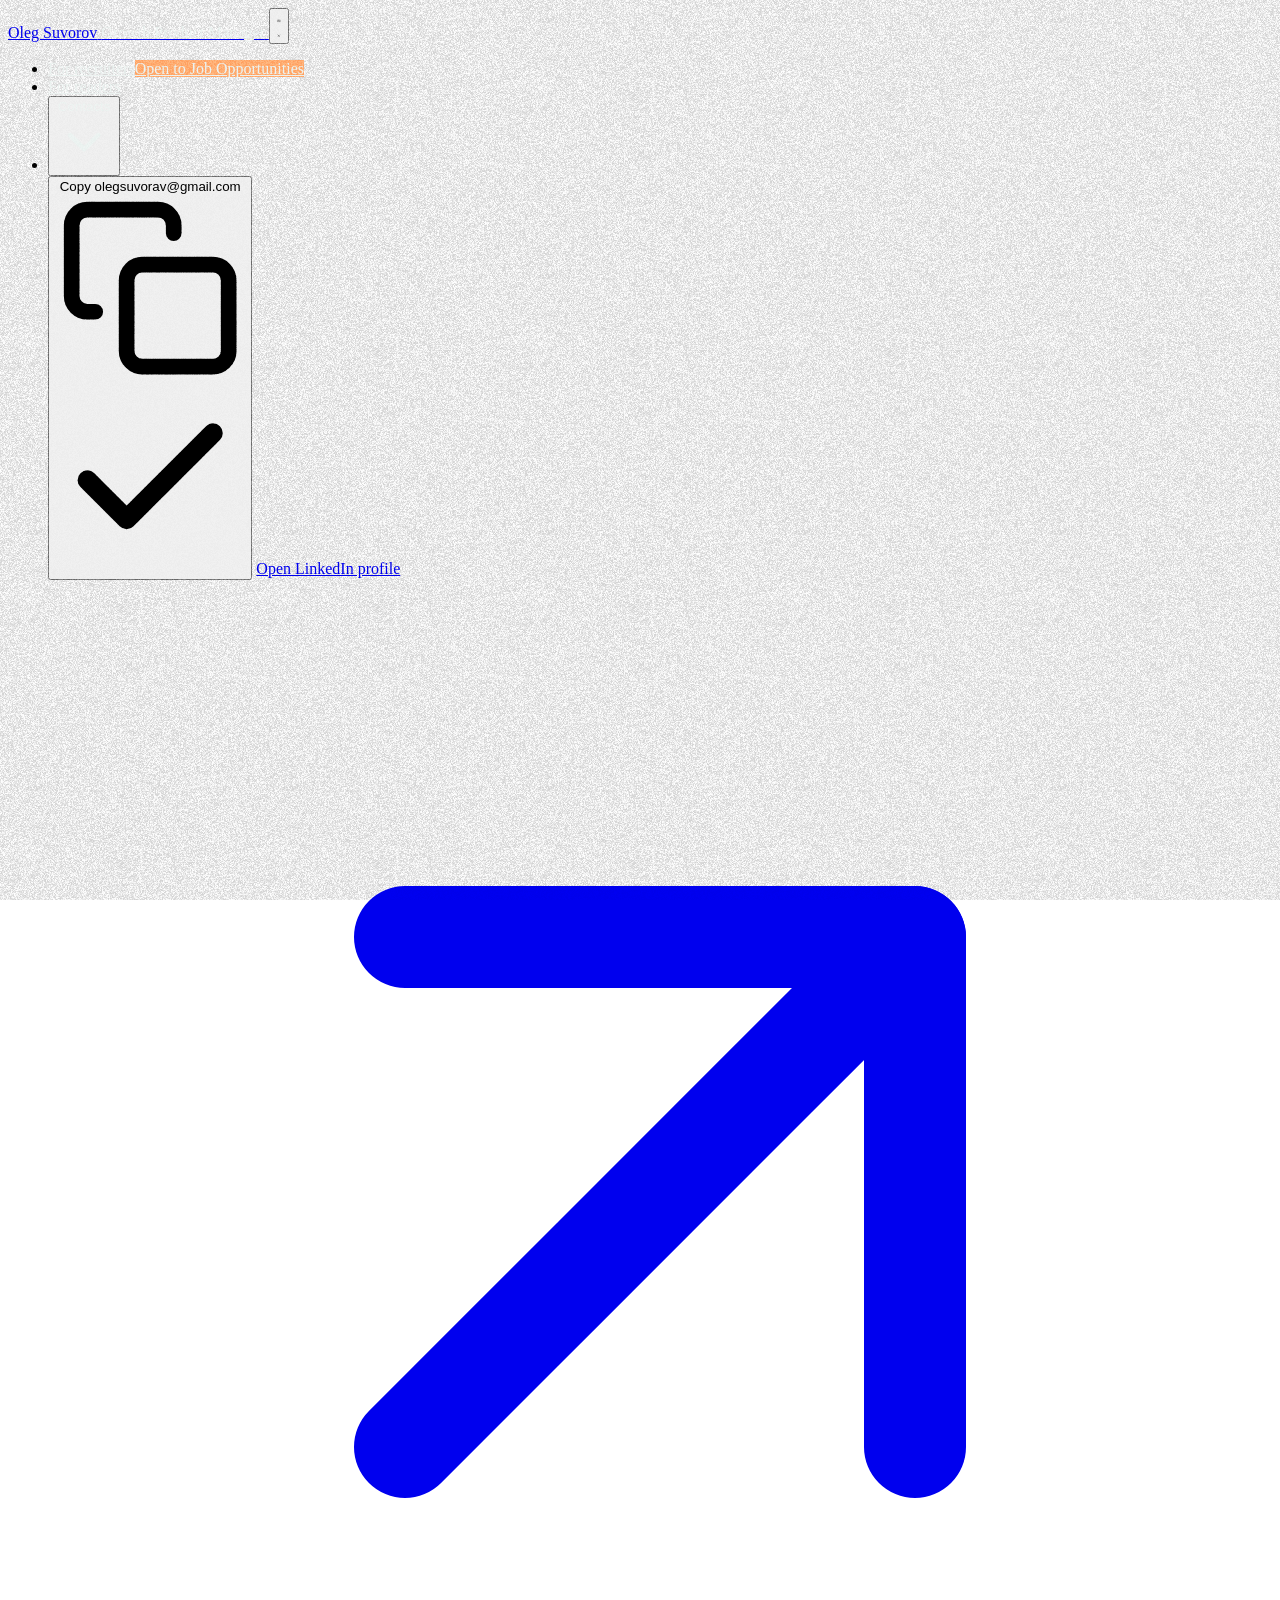
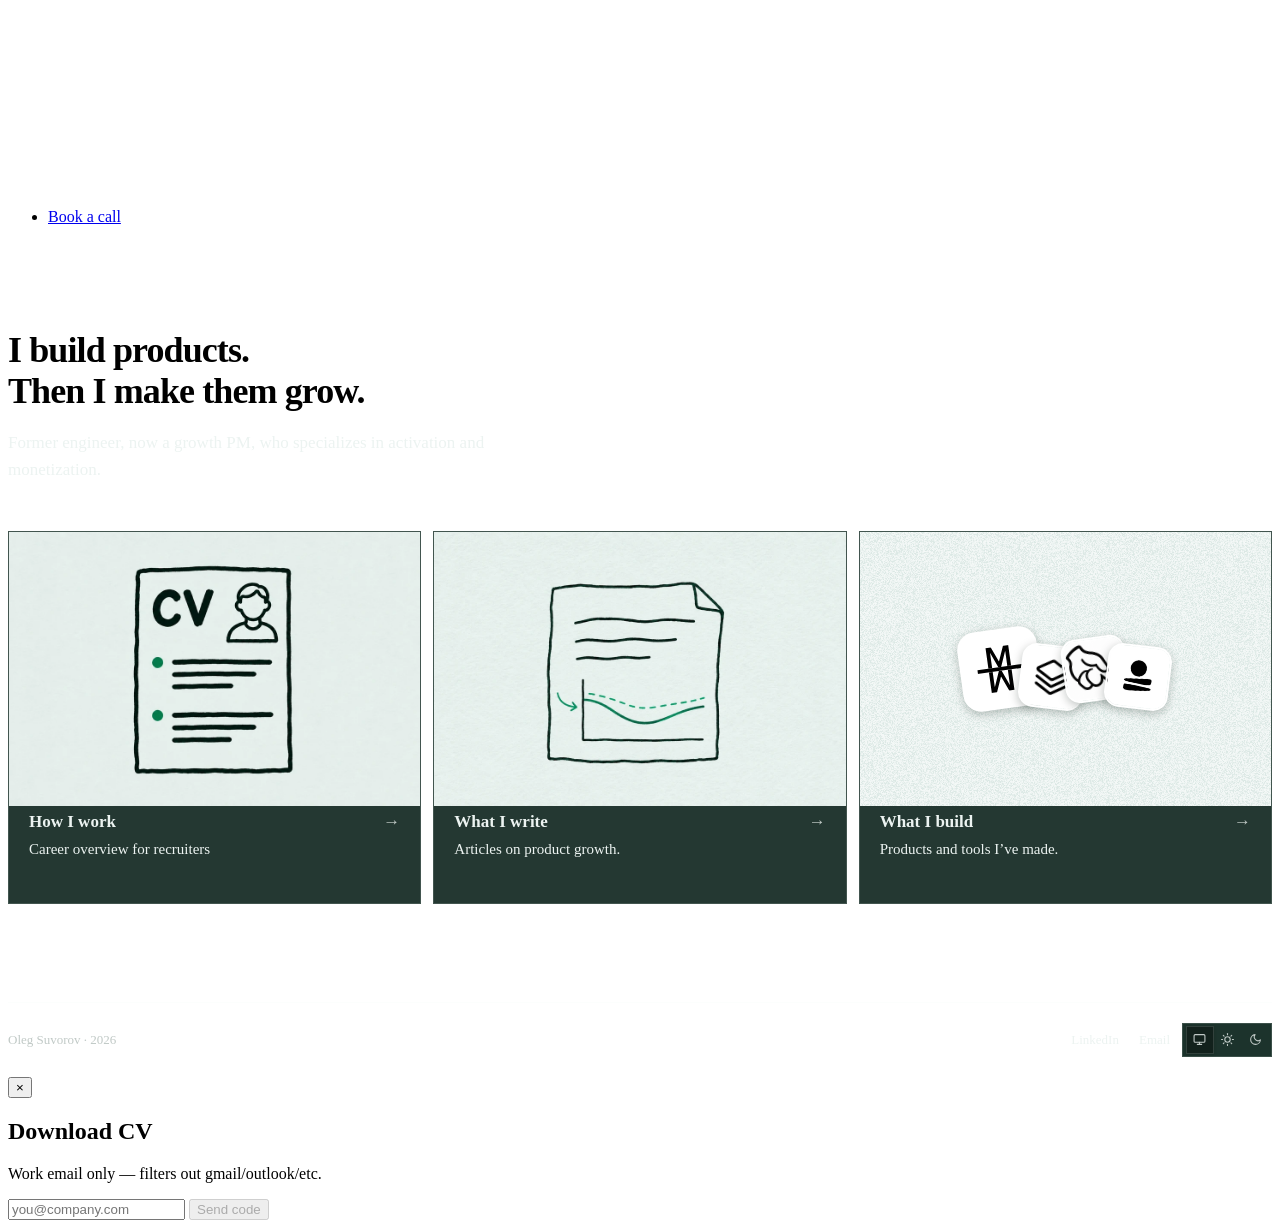
==== index.html @ 4cb12216 "Restore visible dark-mode grain" ====
<!DOCTYPE html>
<html lang="en">

<head>
  <meta charset="UTF-8">
  <meta name="viewport" content="width=device-width, initial-scale=1.0">
  <link rel="icon" href="/favicon.ico" sizes="16x16 32x32 48x48">
  <link rel="apple-touch-icon" href="/apple-touch-icon.png">
  <meta name="description"
    content="Oleg Suvorov — Growth Product Manager. I build products, then I make them grow — UX with taste and growth systems that compound, specializing in activation.">
  <title>Oleg Suvorov — Growth Product Manager</title>
  <meta property="og:title" content="Oleg Suvorov — Growth Product Manager">
  <meta property="og:description" content="I build products. Then I make them grow. UX with taste and growth systems that compound — specializing in activation.">
  <meta property="og:type" content="article">
  <meta property="og:url" content="https://suvorav.com/">
  <link rel="canonical" href="https://suvorav.com/">
  <meta name="twitter:card" content="summary">
  <link rel="preconnect" href="https://fonts.googleapis.com">
  <link href="https://fonts.googleapis.com/css2?family=Inter:wght@300;400;500;600&display=swap" rel="stylesheet">
  <link href="https://fonts.googleapis.com/css2?family=Geist+Mono:wght@500;600&display=swap" rel="stylesheet">
  <link rel="stylesheet" href="/styles.css?v=mirality-accent-6">
  <style>
    .theme-switcher {
      display: inline-flex;
      align-items: center;
      background: var(--muted);
      border: 1px solid var(--border);
      border-radius: var(--radius);
      padding: 3px;
      gap: 2px;
      position: relative;
    }

    .theme-indicator {
      position: absolute;
      width: 26px;
      height: 26px;
      border-radius: calc(var(--radius) - 2px);
      background: var(--background);
      border: 1px solid var(--border);
      box-shadow: 0 1px 3px rgba(0, 0, 0, 0.15);
      transition: transform 0.2s cubic-bezier(0.4, 0, 0.2, 1);
      pointer-events: none;
      left: 3px;
    }

    .theme-btn {
      background: none;
      border: none;
      cursor: pointer;
      padding: 0;
      width: 26px;
      height: 26px;
      border-radius: calc(var(--radius) - 2px);
      color: var(--muted-fg);
      display: flex;
      align-items: center;
      justify-content: center;
      transition: color 0.15s;
      position: relative;
      z-index: 1;
    }

    .theme-btn svg {
      width: 13px;
      height: 13px;
      display: block;
    }

    .theme-btn:hover,
    .theme-btn.active {
      color: var(--foreground);
    }

    /* ── Case header ── */
    .case-header {
      padding: 56px 0 8px;
    }

    .back-link {
      display: inline-flex;
      align-items: center;
      gap: 6px;
      font-size: 13px;
      font-weight: 500;
      color: var(--muted-fg);
      text-decoration: none;
      margin-bottom: 32px;
      transition: color 0.15s;
    }

    .back-link:hover {
      color: var(--foreground);
    }

    .back-link svg {
      width: 14px;
      height: 14px;
    }

    .case-company-chip {
      font-size: 11px;
      font-weight: 600;
      letter-spacing: 0.08em;
      text-transform: uppercase;
      color: var(--accent-color);
      margin-bottom: 16px;
    }

    .case-title {
      font-size: 42px;
      font-weight: 600;
      letter-spacing: -0.03em;
      line-height: 1.05;
      margin-bottom: 20px;
    }

    .case-summary {
      font-size: 16px;
      line-height: 1.75;
      color: var(--foreground);
    }

    .case-tags {
      display: flex;
      gap: 6px;
      flex-wrap: wrap;
    }

    .tag {
      display: inline-flex;
      align-items: center;
      font-size: 11px;
      font-weight: 500;
      color: var(--muted-fg);
      background: var(--muted);
      border: 1px solid var(--border);
      padding: 2px 8px;
      border-radius: 4px;
      white-space: nowrap;
    }

    /* ── Case body ── */
    .case-body {
      padding: 0 0 80px;
    }

    .case-section {
      padding: 16px 0;
    }

    .section-label {
      font-size: 11px;
      font-weight: 600;
      letter-spacing: 0.1em;
      text-transform: uppercase;
      color: var(--muted-fg);
      margin-bottom: 20px;
    }

    .case-section h2 {
      font-size: 22px;
      font-weight: 600;
      letter-spacing: -0.02em;
      line-height: 1.3;
      margin-bottom: 16px;
    }

    .case-section p {
      font-size: 16px;
      line-height: 1.75;
      color: var(--foreground);
      margin-bottom: 16px;
    }

    .case-section ul,
    .case-section ol {
      margin: 0 0 16px;
      padding-left: 20px;
    }

    .case-section li {
      font-size: 16px;
      line-height: 1.75;
      color: var(--foreground);
      margin-bottom: 8px;
    }

    .case-section li > ul,
    .case-section li > ol {
      margin: 8px 0 0;
    }

    .case-section p:last-child {
      margin-bottom: 0;
    }

    .case-section p strong {
      color: var(--foreground);
      font-weight: 500;
    }

    .case-section code {
      font-family: ui-monospace, SFMono-Regular, Menlo, monospace;
      font-size: 0.86em;
      background: var(--muted);
      border: 1px solid var(--border);
      border-radius: 4px;
      padding: 1px 5px;
    }

    .callout {
      background: var(--muted);
      border-left: 3px solid var(--accent-color);
      border-radius: 0 var(--radius) var(--radius) 0;
      padding: 16px 20px;
      margin: 24px 0;
      font-size: 15px;
      line-height: 1.65;
      color: var(--foreground);
    }

    .visual-block {
      background: var(--muted);
      border: 1px solid var(--border);
      border-radius: calc(var(--radius) + 4px);
      display: flex;
      align-items: center;
      justify-content: center;
      margin: 28px 0;
      min-height: 220px;
      font-size: 13px;
      color: var(--muted-fg);
      overflow: hidden;
    }

    .visual-block img,
    .visual-block video {
      width: 100%;
      height: auto;
      display: block;
      border-radius: inherit;
    }

    /* Keep captions high-contrast in both page themes. */
    .visual-block video::cue {
      background-color: #000000 !important;
      background-image: linear-gradient(#000000, #000000) !important;
      color: #FFFFFF;
      text-shadow: none;
    }

    /* ── Before/after static comparison ── */
    .compare-static {
      display: grid;
      grid-template-columns: 1fr 1fr;
      gap: 12px;
      margin: 28px 0;
    }

    .compare-static-col {
      display: flex;
      flex-direction: column;
      gap: 8px;
    }

    .compare-label {
      font-size: 11px;
      font-weight: 600;
      letter-spacing: 0.08em;
      text-transform: uppercase;
      color: var(--muted-fg);
    }

    .compare-static-col img {
      width: 100%;
      height: auto;
      display: block;
      border-radius: calc(var(--radius) + 2px);
      border: 1px solid var(--border);
    }

    /* ── Move label — sub-label under a section, styled like .section-label ── */
    .move-label {
      font-size: 11px;
      font-weight: 600;
      letter-spacing: 0.1em;
      text-transform: uppercase;
      color: var(--muted-fg);
      margin-bottom: 16px;
      margin-top: 40px;
    }

    footer {
      padding: 20px 0;
      border-top: 1px solid var(--border);
    }

    footer .container {
      display: flex;
      justify-content: space-between;
      align-items: center;
    }

    .footer-name {
      font-size: 13px;
      color: var(--muted-fg);
    }

    .footer-links {
      display: flex;
      align-items: center;
      gap: 4px;
    }

    .footer-links a {
      font-size: 13px;
      color: var(--muted-fg);
      text-decoration: none;
      height: 28px;
      padding: 0 8px;
      border-radius: calc(var(--radius) - 2px);
      display: inline-flex;
      align-items: center;
      transition: background 0.15s, color 0.15s;
    }

    .footer-links a:hover {
      background: var(--accent);
      color: var(--accent-fg);
    }

    /* ── TOC sidebar ── */
    .toc {
      position: fixed;
      top: 50%;
      transform: translateY(-50%);
      right: calc(50% + 380px + 32px);
      width: 148px;
      display: flex;
      flex-direction: column;
      gap: 0;
    }

    .toc-item {
      font-size: 12px;
      font-weight: 500;
      color: var(--muted-fg);
      text-decoration: none;
      padding: 7px 12px;
      border-left: 2px solid var(--border);
      transition: color 0.2s, border-color 0.2s;
      letter-spacing: 0.02em;
      line-height: 1.3;
    }

    .toc-item:hover {
      color: var(--foreground);
    }

    .toc-item.active {
      color: var(--foreground);
      border-left-color: var(--foreground);
    }

    @media (max-width: 1200px) {
      .toc {
        display: none;
      }
    }

    html {
      scroll-behavior: smooth;
      scroll-padding-top: 88px;
    }

    /* nested TOC sub-item (Part 1–5 under Approach) */
    .toc-sub {
      padding-left: 24px;
      font-size: 11px;
    }

    @media (max-width: 640px) {
      .case-title {
        font-size: 30px;
      }

      .compare-static {
        grid-template-columns: 1fr;
      }
    }

    /* ── Lightbox ── */
    #lightbox {
      position: fixed;
      inset: 0;
      background: rgba(0, 0, 0, 0.88);
      display: flex;
      align-items: center;
      justify-content: center;
      z-index: 1000;
      opacity: 0;
      pointer-events: none;
      transition: opacity 0.2s;
      cursor: zoom-out;
    }

    #lightbox.open {
      opacity: 1;
      pointer-events: all;
    }

    #lightbox img {
      max-width: 95vw;
      max-height: 95vh;
      object-fit: contain;
      border-radius: var(--radius);
      box-shadow: 0 24px 80px rgba(0, 0, 0, 0.6);
    }

    .visual-block img,
    .compare-static-col img {
      cursor: zoom-in;
    }

    .fw-table { width: 100%; border-collapse: collapse; margin: 20px 0; font-size: 14px; line-height: 1.6; }
    .fw-table th, .fw-table td { text-align: left; vertical-align: top; padding: 10px 12px; border-bottom: 1px solid var(--border); }
    .fw-table th { font-size: 11px; font-weight: 600; letter-spacing: 0.08em; text-transform: uppercase; color: var(--muted-fg); }
    .fw-table td:first-child { font-weight: 600; white-space: nowrap; }
    /* ── Home: short fork ── */
    .home { padding: 88px 0 120px; }
    .home h1 { font-size: 36px; font-weight: 600; letter-spacing: -0.025em; line-height: 1.15; margin: 0 0 16px; }
    .home .hero-bio { font-size: 17px; line-height: 1.6; color: var(--muted-fg); max-width: 520px; margin: 0 0 48px; }
    .options { list-style: none; margin: 0; padding: 0; display: grid; grid-template-columns: 1fr 1fr; gap: 12px; }
    .options a { display: flex; flex-direction: column; gap: 6px; height: 100%; padding: 20px; border-radius: var(--radius); background: var(--accent); text-decoration: none; color: var(--foreground); transition: background .15s; }
    .options a:hover { background: color-mix(in srgb, var(--accent) 100%, var(--foreground) 8%); }
    .opt-title { display: flex; justify-content: space-between; font-size: 17px; font-weight: 600; }
    .opt-arrow { color: var(--muted-fg); }
    .opt-desc { font-size: 15px; line-height: 1.5; color: var(--muted-fg); }
    @media (max-width: 640px) { .home { padding: 48px 0 80px; } .home h1 { font-size: 28px; } .options { grid-template-columns: 1fr; } }
    /* ── Articles list ── */
    .article-list { list-style: none; margin: 8px 0 0; padding: 0; border-top: 1px solid var(--border); }
    .article-list li { border-bottom: 1px solid var(--border); }
    .article-list a { display: block; padding: 28px 0; text-decoration: none; color: var(--foreground); }
    .article-list h2 { font-size: 24px; font-weight: 600; letter-spacing: -0.02em; line-height: 1.25; margin: 0 0 8px; }
    .article-list p { font-size: 16px; line-height: 1.6; color: var(--muted-fg); margin: 0; }
    .article-list a:hover h2 { text-decoration: underline; text-underline-offset: 4px; }
  </style>
  <link rel="stylesheet" href="/round8.css?v=dark-texture">
</head>

<body>

  <nav>
    <div class="container">
      <a href="/" class="nav-brand">
        <span class="nav-name-row">
          <span class="nav-name">Oleg Suvorov</span>
        </span>
        <span class="nav-sub">Growth Product Manager</span>
      </a>
      <button class="nav-burger" aria-label="Toggle menu" aria-expanded="false">
        <svg class="icon-open" viewBox="0 0 24 24" fill="none" stroke="currentColor" stroke-width="2" stroke-linecap="round">
          <line x1="4" y1="7" x2="20" y2="7" />
          <line x1="4" y1="12" x2="20" y2="12" />
          <line x1="4" y1="17" x2="20" y2="17" />
        </svg>
        <svg class="icon-close" viewBox="0 0 24 24" fill="none" stroke="currentColor" stroke-width="2" stroke-linecap="round">
          <line x1="6" y1="6" x2="18" y2="18" />
          <line x1="18" y1="6" x2="6" y2="18" />
        </svg>
      </button>
      <ul class="nav-links">
        <li class="nav-recruiters"><a href="/for-recruiters/">For recruiters<span class="status-dot"><span class="status-tooltip">Open to Job Opportunities</span></span></a></li>
        <li><a href="/articles/">For readers</a></li>
        <li class="nav-contact">
          <button class="nav-contact-trigger" aria-expanded="false" aria-haspopup="true">
            Contacts
            <svg class="chevron" viewBox="0 0 24 24" fill="none" stroke="currentColor" stroke-width="2" stroke-linecap="round" stroke-linejoin="round">
              <polyline points="6 9 12 15 18 9" />
            </svg>
          </button>
          <div class="nav-contact-menu">
            <button class="copy-email" data-email="olegsuvorav@gmail.com" aria-label="Copy email address">
              <span class="copy-email-label">Copy olegsuvorav@gmail.com</span>
              <svg class="copy-icon" viewBox="0 0 24 24" fill="none" stroke="currentColor" stroke-width="2" stroke-linecap="round" stroke-linejoin="round">
                <rect x="9" y="9" width="13" height="13" rx="2" ry="2" />
                <path d="M5 15H4a2 2 0 0 1-2-2V4a2 2 0 0 1 2-2h9a2 2 0 0 1 2 2v1" />
              </svg>
              <svg class="check-icon" viewBox="0 0 24 24" fill="none" stroke="currentColor" stroke-width="2.5" stroke-linecap="round" stroke-linejoin="round">
                <polyline points="20 6 9 17 4 12" />
              </svg>
            </button>
            <a href="https://linkedin.com/in/ohsuvorav" target="_blank" rel="noopener">
              Open LinkedIn profile
              <svg viewBox="0 0 24 24" fill="none" stroke="currentColor" stroke-width="2" stroke-linecap="round" stroke-linejoin="round">
                <line x1="7" y1="17" x2="17" y2="7" />
                <polyline points="7 7 17 7 17 17" />
              </svg>
            </a>
          </div>
        </li>
        <li><a href="https://calendar.notion.so/meet/ohsuvorav/product-growth" class="nav-cta" target="_blank" rel="noopener">Book a call</a></li>
      </ul>
    </div>
  </nav>

  <main>
    <div class="home">
      <div class="container">
        <h1>I build products.<br>Then I make them grow.</h1>
        <p class="hero-bio">Former engineer, now a growth PM, who specializes in activation and monetization.</p>
        <ul class="options">
          <li>
            <a href="/for-recruiters/">
              <img class="option-photo" src="/assets/home-cards/recruiter-cv.webp" alt="">
              <span class="opt-title">How I work <span class="opt-arrow" aria-hidden="true">&rarr;</span></span>
              <span class="opt-desc">Career overview for recruiters</span>
            </a>
          </li>
          <li>
            <a href="/articles/">
              <img class="option-photo" src="/assets/home-cards/writing-drawing.webp" alt="">
              <span class="opt-title">What I write <span class="opt-arrow" aria-hidden="true">&rarr;</span></span>
              <span class="opt-desc">Articles on product growth.</span>
            </a>
          </li>
          <li>
            <a href="/projects/">
              <span class="option-photo project-icon-stack" role="img" aria-label="Mirality, Alma, Midas, and Finbal">
                <img src="/assets/home-cards/mirality-brand-on-light.svg" class="mirality-brand" alt="">
                <img src="/assets/home-cards/alma-mark-on-white.webp" alt="">
                <img src="/assets/home-cards/midas-icon.png" alt="">
                <img src="/assets/home-cards/finbal-reference.jpg" alt="">
              </span>
              <span class="opt-title">What I build <span class="opt-arrow" aria-hidden="true">&rarr;</span></span>
              <span class="opt-desc">Products and tools I’ve made.</span>
            </a>
          </li>
        </ul>
      </div>
    </div>
  </main>

  <div id="lightbox">
    <img id="lightbox-img" src="" alt="">
  </div>

  <footer>
    <div class="container">
      <span class="footer-name">Oleg Suvorov · 2026</span>
      <div class="footer-links">
        <a href="https://linkedin.com/in/ohsuvorav">LinkedIn</a>
        <a href="mailto:olegsuvorav@gmail.com">Email</a>
        <div class="theme-switcher">
          <span class="theme-indicator" id="themeIndicator"></span>
          <button class="theme-btn" data-mode="system" aria-label="System theme">
            <svg viewBox="0 0 24 24" fill="none" stroke="currentColor" stroke-width="2" stroke-linecap="round"
              stroke-linejoin="round">
              <rect x="2" y="3" width="20" height="14" rx="2" />
              <line x1="8" y1="21" x2="16" y2="21" />
              <line x1="12" y1="17" x2="12" y2="21" />
            </svg>
          </button>
          <button class="theme-btn" data-mode="light" aria-label="Light theme">
            <svg viewBox="0 0 24 24" fill="none" stroke="currentColor" stroke-width="2" stroke-linecap="round"
              stroke-linejoin="round">
              <circle cx="12" cy="12" r="5" />
              <line x1="12" y1="1" x2="12" y2="3" />
              <line x1="12" y1="21" x2="12" y2="23" />
              <line x1="4.22" y1="4.22" x2="5.64" y2="5.64" />
              <line x1="18.36" y1="18.36" x2="19.78" y2="19.78" />
              <line x1="1" y1="12" x2="3" y2="12" />
              <line x1="21" y1="12" x2="23" y2="12" />
              <line x1="4.22" y1="19.78" x2="5.64" y2="18.36" />
              <line x1="18.36" y1="5.64" x2="19.78" y2="4.22" />
            </svg>
          </button>
          <button class="theme-btn" data-mode="dark" aria-label="Dark theme">
            <svg viewBox="0 0 24 24" fill="none" stroke="currentColor" stroke-width="2" stroke-linecap="round"
              stroke-linejoin="round">
              <path d="M21 12.79A9 9 0 1 1 11.21 3 7 7 0 0 0 21 12.79z" />
            </svg>
          </button>
        </div>
      </div>
    </div>
  </footer>

  <div id="cv-modal" class="cv-modal" aria-hidden="true">
    <div class="cv-modal-box" role="dialog" aria-modal="true" aria-labelledby="cv-modal-title">
      <button type="button" class="cv-modal-close" aria-label="Close">&times;</button>
      <h2 id="cv-modal-title">Download CV</h2>
      <p class="cv-modal-sub" id="cv-modal-sub">Work email only — filters out gmail/outlook/etc.</p>
      <form id="cv-modal-form">
        <input type="email" id="cv-modal-email" placeholder="you@company.com" required autocomplete="email">
        <button type="submit" class="cv-modal-submit" id="cv-modal-send-btn" disabled>Send code</button>
      </form>
      <form id="cv-modal-code-form" hidden>
        <input type="text" id="cv-modal-code" placeholder="6-digit code" inputmode="numeric" pattern="[0-9]*" maxlength="6" autocomplete="one-time-code" required>
        <button type="submit" class="cv-modal-submit" id="cv-modal-verify-btn" disabled>Verify & Download</button>
        <div class="cv-modal-code-actions">
          <button type="button" class="cv-modal-link" id="cv-modal-resend">Resend code</button>
          <button type="button" class="cv-modal-link" id="cv-modal-edit-email">Use a different email</button>
        </div>
      </form>
      <p class="cv-modal-error" id="cv-modal-error" hidden></p>
      <p class="cv-modal-success" id="cv-modal-success" hidden>Thanks — your download should start automatically.</p>
    </div>
  </div>

  <script src="/site.js"></script>
  <script>
    // TOC scroll highlight
    const tocItems = document.querySelectorAll('.toc-item');
    const sections = document.querySelectorAll('.case-section[id], .move-label[id]');

    const tocObserver = new IntersectionObserver((entries) => {
      entries.forEach(entry => {
        if (entry.isIntersecting) {
          tocItems.forEach(item => {
            item.classList.toggle('active', item.getAttribute('href') === `#${entry.target.id}`);
          });
        }
      });
    }, { rootMargin: '-20% 0px -60% 0px' });

    sections.forEach(s => tocObserver.observe(s));

    // Lightbox
    const lightbox = document.getElementById('lightbox');
    const lightboxImg = document.getElementById('lightbox-img');

    document.querySelectorAll('.visual-block img, .compare-static-col img').forEach(img => {
      img.addEventListener('click', () => {
        lightboxImg.src = img.src;
        lightboxImg.alt = img.alt;
        lightbox.classList.add('open');
      });
    });

    lightbox.addEventListener('click', () => lightbox.classList.remove('open'));
    document.addEventListener('keydown', e => {
      if (e.key === 'Escape') lightbox.classList.remove('open');
    });
  </script>

</body>

</html>
---- round8.css ----
/* Round 8 presentation for the production markup. */
:root {
  /* Palette */
  --ink: #00140d;
  --dark-surface: #12211c;
  --paper: #ecf3f1;
  --white: #fff;
  --forest: #1c332c;
  --deep-sage: #243832;
  --mist: #c0c9c6;
  --mint: #4cbf95;
  --brand-green: #008055;
  --link-green: #007a50;
  --sage: #4e7064;
  --deep-green: #39594e;
  --pale-sage: #f0f5f3;
  --off-white: #f7faf9;
  --burnt-orange: #b54b12;
  --light-orange: #ffac70;

  /* Theme roles. These also feed the production component styles. */
  --background: var(--dark-surface);
  --foreground: var(--paper);
  --muted: var(--forest);
  --muted-fg: var(--mist);
  --footer-meta-fg: var(--muted-fg);
  --border: color-mix(in srgb, var(--foreground) 15%, transparent);
  --input: color-mix(in srgb, var(--foreground) 45%, transparent);
  --primary: var(--mint);
  --primary-fg: var(--ink);
  --accent: var(--deep-sage);
  --accent-fg: var(--foreground);
  --accent-color: var(--primary);
  --status-dot: var(--light-orange);
  --grain-mode: overlay;
  --grain-opacity: .18;
}

[data-theme="light"] {
  --background: var(--paper);
  --foreground: var(--ink);
  --muted: var(--off-white);
  --muted-fg: var(--sage);
  --footer-meta-fg: var(--deep-green);
  --input: color-mix(in srgb, var(--foreground) 50%, transparent);
  --primary: var(--brand-green);
  --primary-fg: var(--white);
  --accent: var(--pale-sage);
  --accent-color: var(--link-green);
  --status-dot: var(--burnt-orange);
  --grain-mode: multiply;
  --grain-opacity: .11;
}

.status-dot,
.status-dot::after {
  background: var(--status-dot);
}

.nav-sub,
.nav-links > li > a:not(.nav-cta, :hover),
.nav-contact-trigger:not(:hover, [aria-expanded="true"]),
.home .hero-bio,
.home .opt-desc {
  color: var(--foreground);
}

footer .footer-name {
  color: var(--footer-meta-fg);
}

footer .footer-links a {
  color: var(--foreground);
}

body::before {
  content: "";
  position: fixed;
  inset: 0;
  pointer-events: none;
  z-index: 300;
  background: url("/img/grain.png") repeat;
  opacity: var(--grain-opacity);
  mix-blend-mode: var(--grain-mode);
}

.home .options {
  grid-template-columns: repeat(3, minmax(0, 1fr));
}

.home .options a {
  overflow: hidden;
  padding: 0 0 20px;
  background: var(--accent);
  border: 1px solid var(--border);
}

.rec-link {
  background: transparent;
  color: var(--foreground);
  border-color: var(--input);
}

.rec-link svg {
  color: inherit;
}

.home .options a:is(:hover, :focus-visible),
.rec-link:is(:hover, :focus-visible) {
  background: var(--primary);
  border-color: var(--primary);
  color: var(--primary-fg);
}

.home .options a:is(:hover, :focus-visible) :is(.opt-desc, .opt-arrow) {
  color: inherit;
}

.home .options a:focus-visible,
.rec-link:focus-visible {
  outline: 2px solid var(--accent-color);
  outline-offset: 3px;
}

.projects {
  padding-block: 32px 40px;
}

.project-list {
  list-style: none;
  margin-block: 24px;
}

.project-list li {
  padding-block: 16px;
  border-bottom: 1px solid var(--border);
}

@media (max-width: 640px) {
  .home .options {
    grid-template-columns: 1fr;
  }
}

.option-photo {
  width: 100%;
  aspect-ratio: 3 / 2;
  object-fit: cover;
}

.home .options :is(.opt-title, .opt-desc) {
  padding-inline: 20px;
}

.project-icon-stack {
  display: flex;
  align-items: center;
  justify-content: center;
  isolation: isolate;
  background: var(--paper) url("/img/grain.png");
  background-blend-mode: soft-light;
}

.project-icon-stack img {
  width: min(24%, 60px);
  aspect-ratio: 1;
  object-fit: cover;
  background: var(--white);
  border: 2px solid var(--white);
  border-radius: 23%;
  box-shadow: 0 3px 10px color-mix(in srgb, var(--ink) 25%, transparent);
  transform: rotate(-8deg);
}

.project-icon-stack img + img {
  margin-left: -5%;
}

.project-icon-stack img:nth-child(even) {
  transform: translateY(8px) rotate(7deg);
}

.project-icon-stack .mirality-brand {
  padding: min(3%, 8px);
}
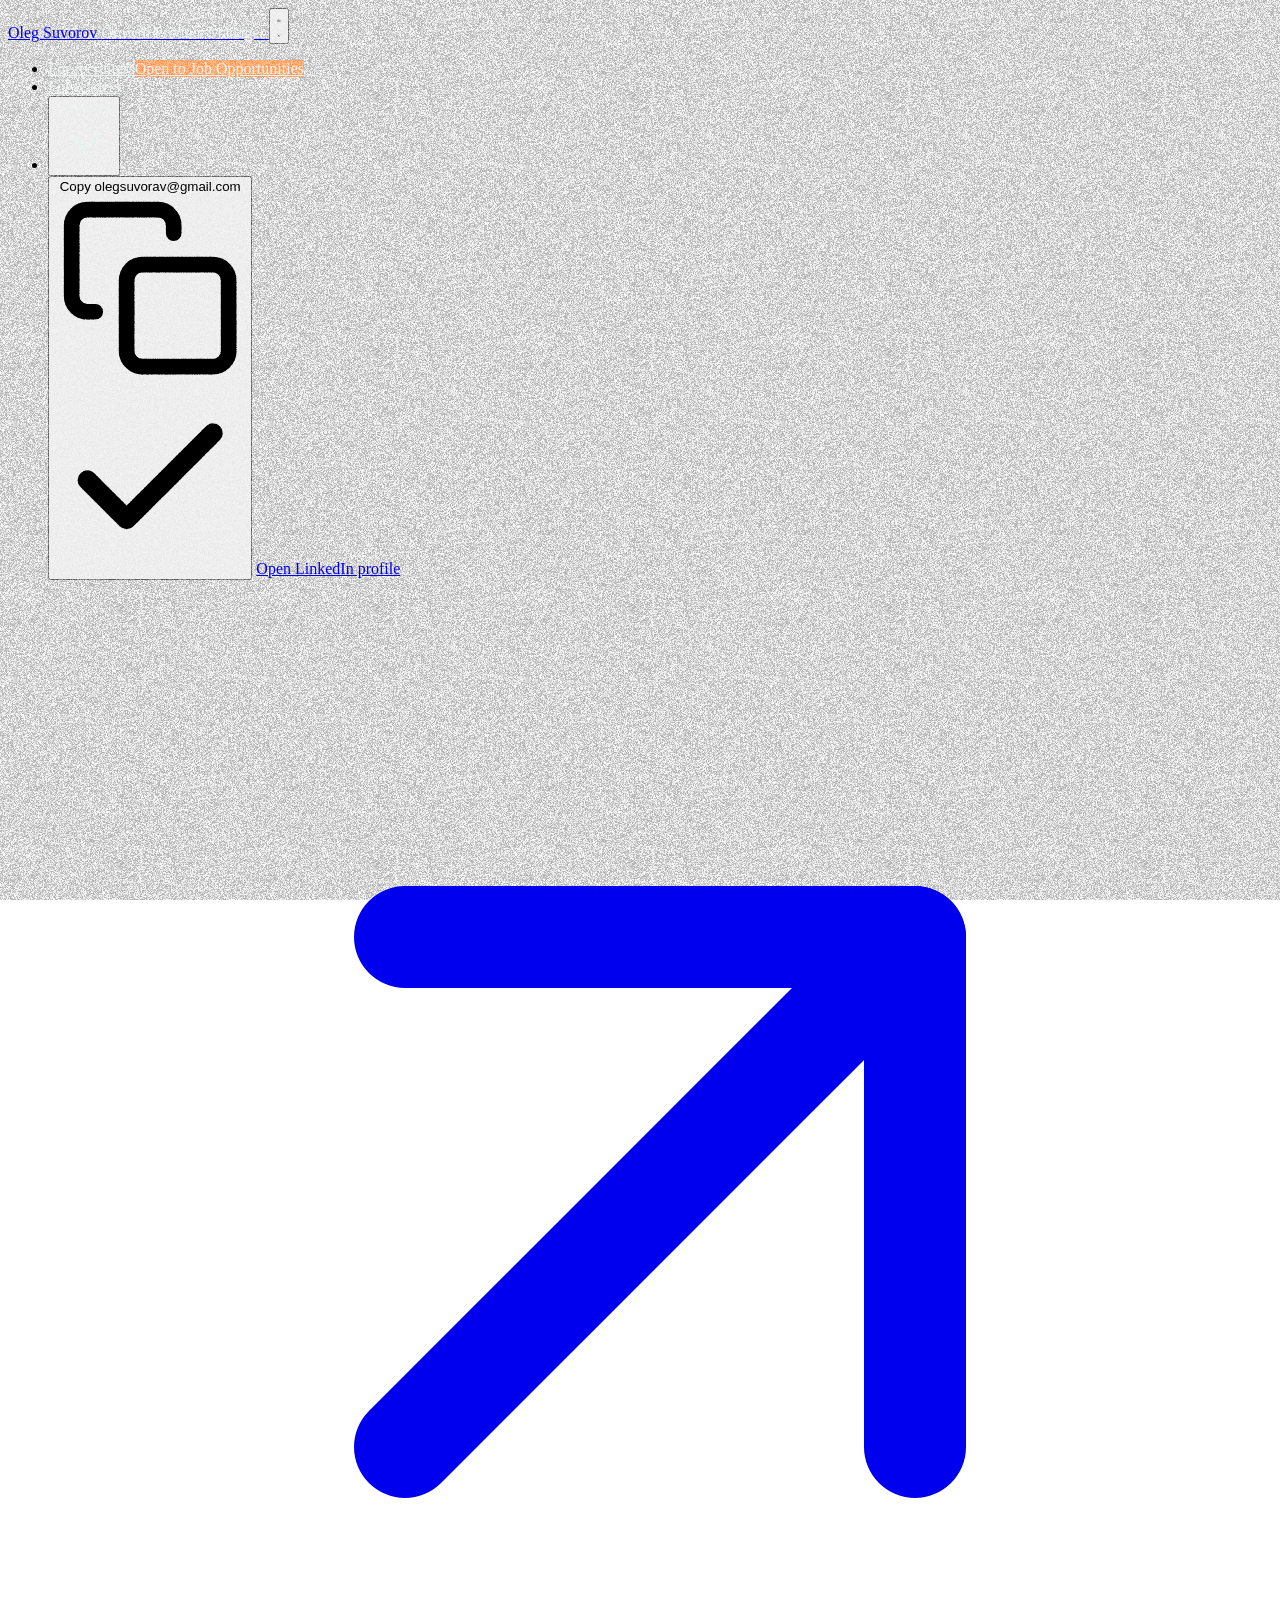
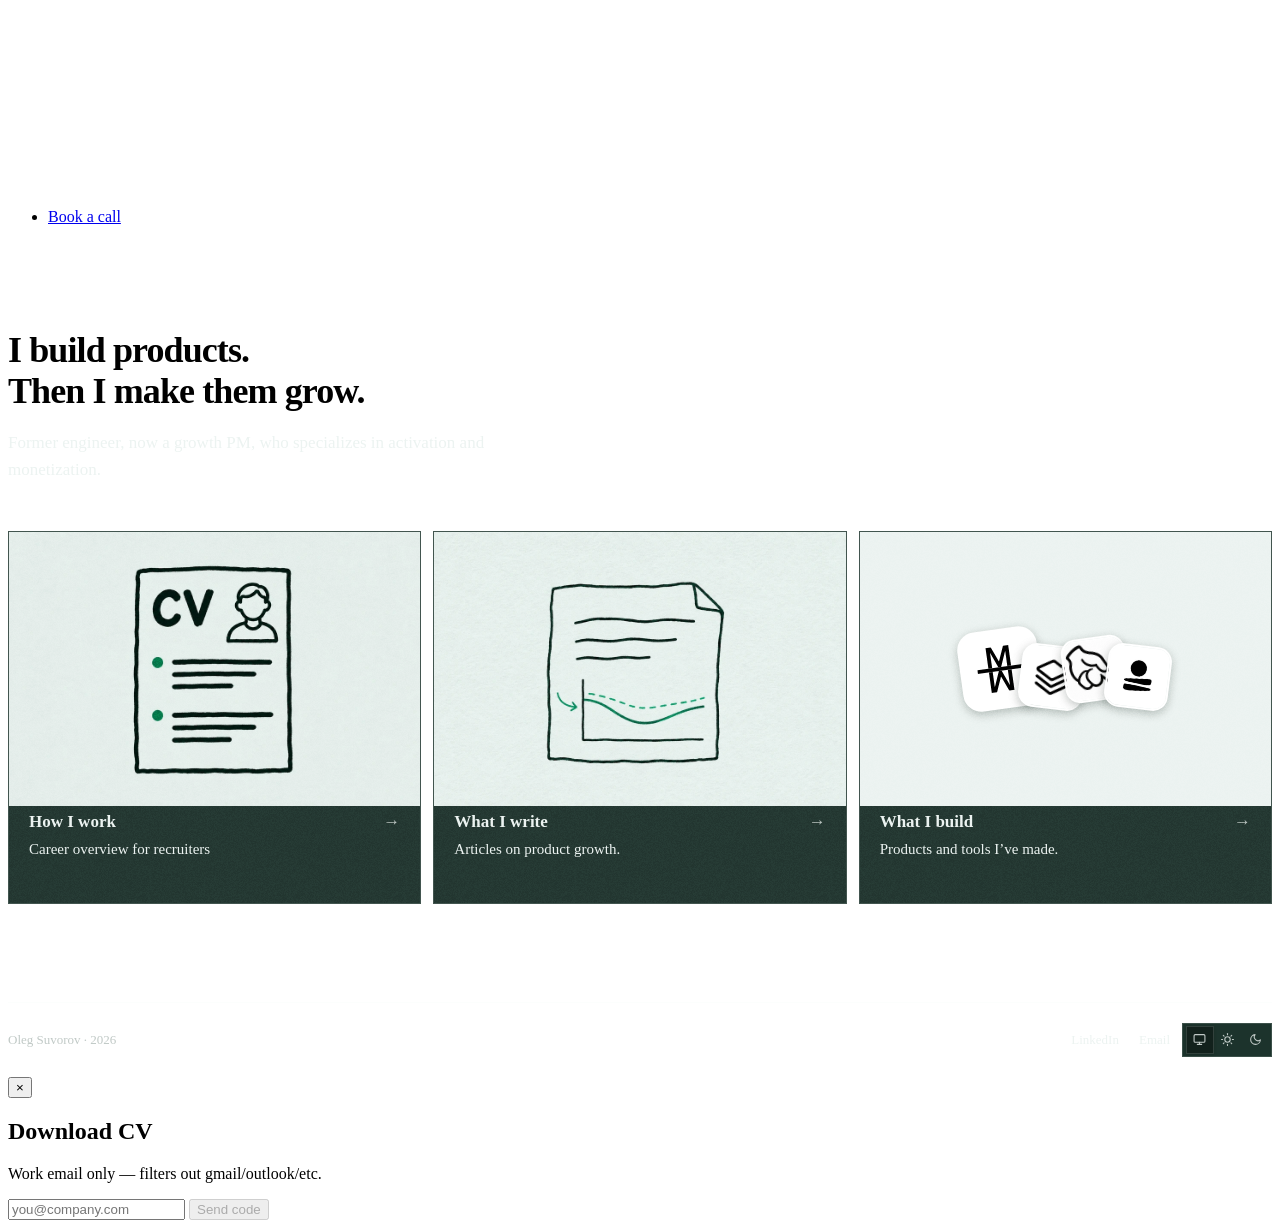
==== commit 49efa8cd: "Soften grain on homepage cards" ====
--- a/index.html
+++ b/index.html
@@ -446,7 +446,7 @@
     .article-list p { font-size: 16px; line-height: 1.6; color: var(--muted-fg); margin: 0; }
     .article-list a:hover h2 { text-decoration: underline; text-underline-offset: 4px; }
   </style>
-  <link rel="stylesheet" href="/round8.css?v=dark-texture">
+  <link rel="stylesheet" href="/round8.css?v=card-grain-5-8">
 </head>
 
 <body>
--- a/round8.css
+++ b/round8.css
@@ -34,6 +34,7 @@
   --status-dot: var(--light-orange);
   --grain-mode: overlay;
   --grain-opacity: .18;
+  --card-grain-opacity: .08;
 }
 
 [data-theme="light"] {
@@ -50,6 +51,7 @@
   --status-dot: var(--burnt-orange);
   --grain-mode: multiply;
   --grain-opacity: .11;
+  --card-grain-opacity: .05;
 }
 
 .status-dot,
@@ -73,22 +75,43 @@
   color: var(--foreground);
 }
 
-body::before {
+body::before,
+body:has(.home .options) > nav::after,
+.home .options a::after {
   content: "";
-  position: fixed;
   inset: 0;
   pointer-events: none;
-  z-index: 300;
   background: url("/img/grain.png") repeat;
   opacity: var(--grain-opacity);
   mix-blend-mode: var(--grain-mode);
 }
 
+body::before {
+  position: fixed;
+  z-index: 300;
+}
+
+/* Cards sit above the page grain. The sticky header still sits above the cards. */
+body:has(.home .options) > nav {
+  z-index: 302;
+}
+
+body:has(.home .options) > nav::after,
+.home .options a::after {
+  position: absolute;
+}
+
+.home .options a::after {
+  opacity: var(--card-grain-opacity);
+}
+
 .home .options {
   grid-template-columns: repeat(3, minmax(0, 1fr));
 }
 
 .home .options a {
+  position: relative;
+  z-index: 301;
   overflow: hidden;
   padding: 0 0 20px;
   background: var(--accent);
@@ -157,8 +180,7 @@
   align-items: center;
   justify-content: center;
   isolation: isolate;
-  background: var(--paper) url("/img/grain.png");
-  background-blend-mode: soft-light;
+  background: var(--paper);
 }
 
 .project-icon-stack img {
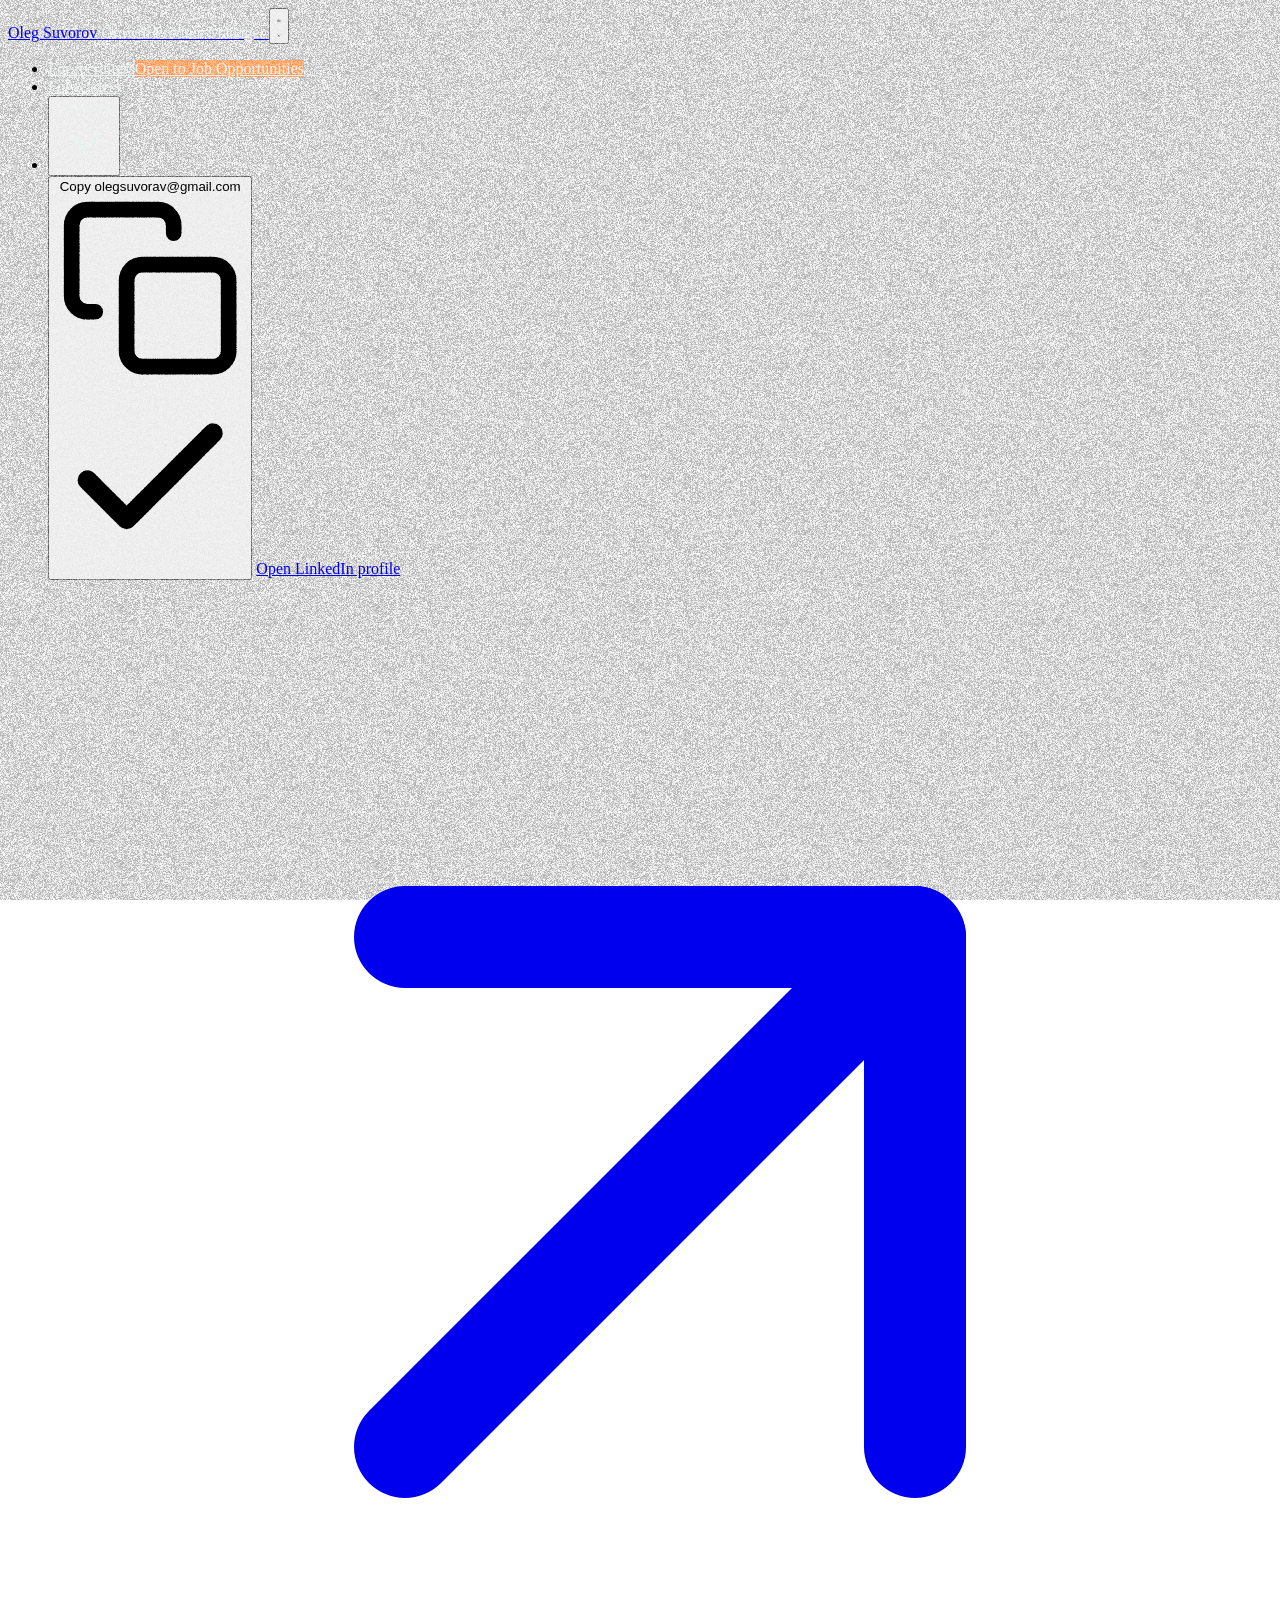
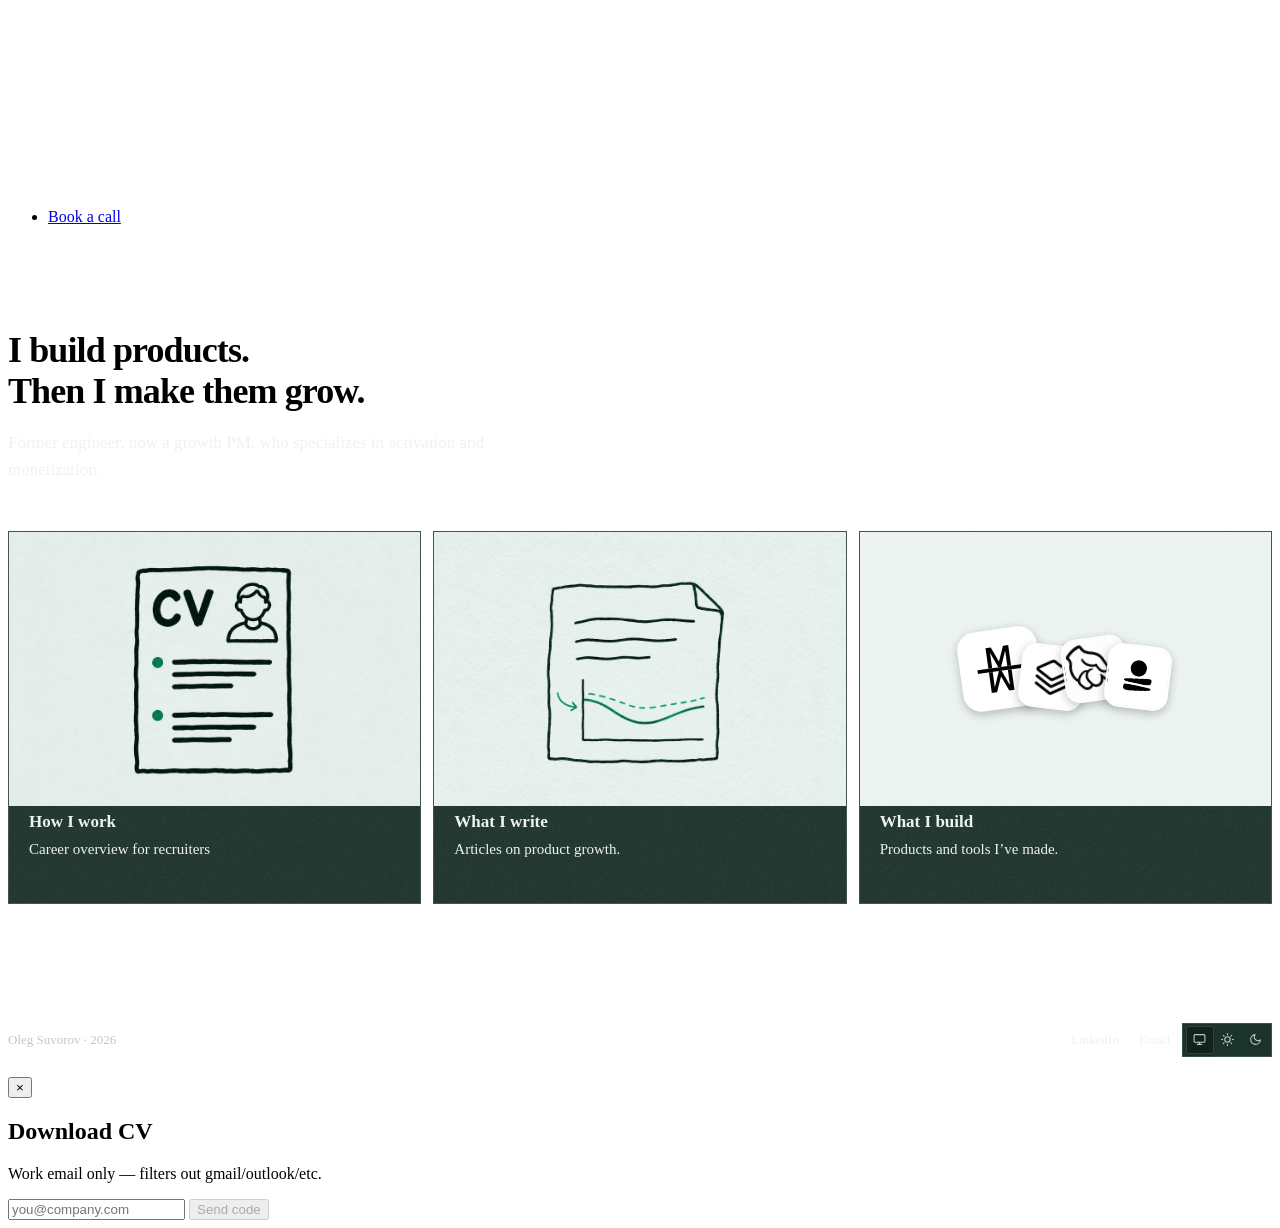
==== commit db2d9a13: "Reveal card arrows on hover and keyboard focus" ====
--- a/index.html
+++ b/index.html
@@ -446,7 +446,7 @@
     .article-list p { font-size: 16px; line-height: 1.6; color: var(--muted-fg); margin: 0; }
     .article-list a:hover h2 { text-decoration: underline; text-underline-offset: 4px; }
   </style>
-  <link rel="stylesheet" href="/round8.css?v=card-grain-5-8">
+  <link rel="stylesheet" href="/round8.css?v=card-arrows">
 </head>
 
 <body>
--- a/round8.css
+++ b/round8.css
@@ -139,6 +139,14 @@
   color: inherit;
 }
 
+.home .opt-arrow {
+  visibility: hidden;
+}
+
+.home .options a:is(:hover, :focus-visible) .opt-arrow {
+  visibility: visible;
+}
+
 .home .options a:focus-visible,
 .rec-link:focus-visible {
   outline: 2px solid var(--accent-color);
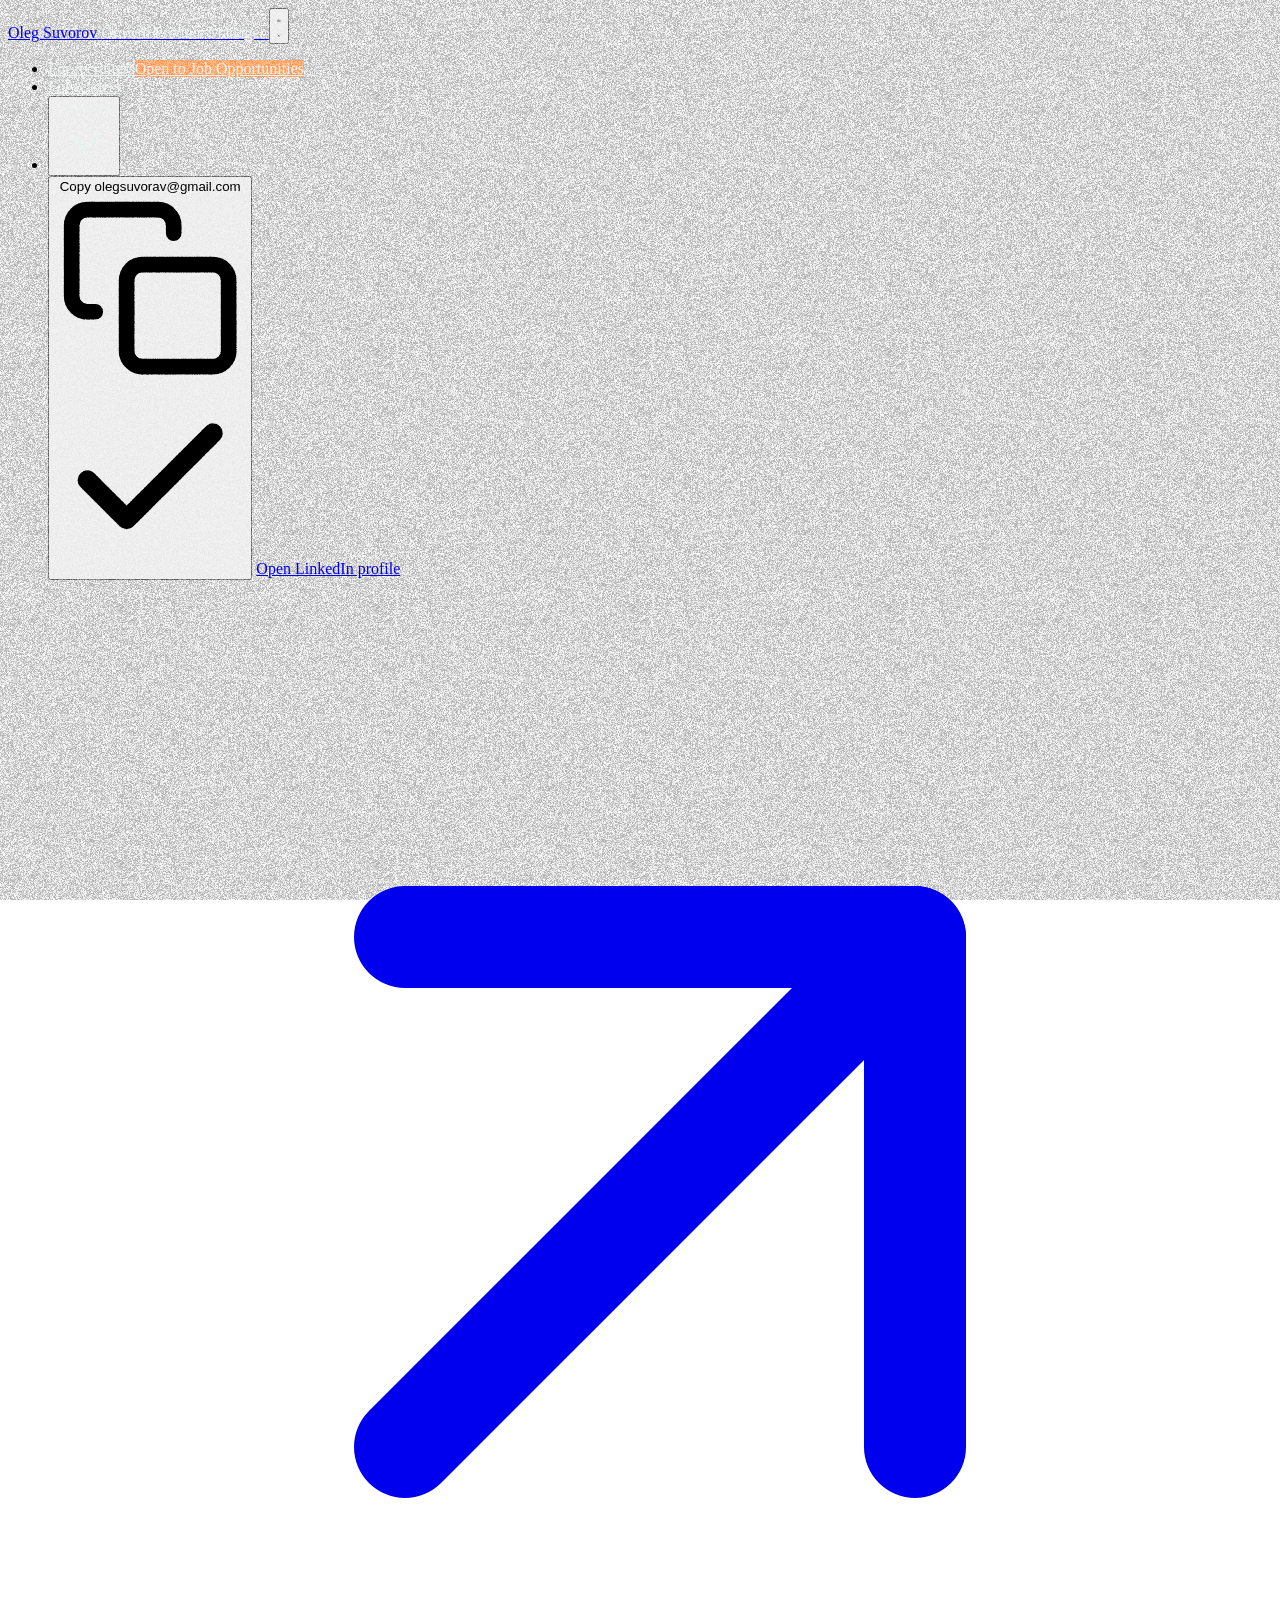
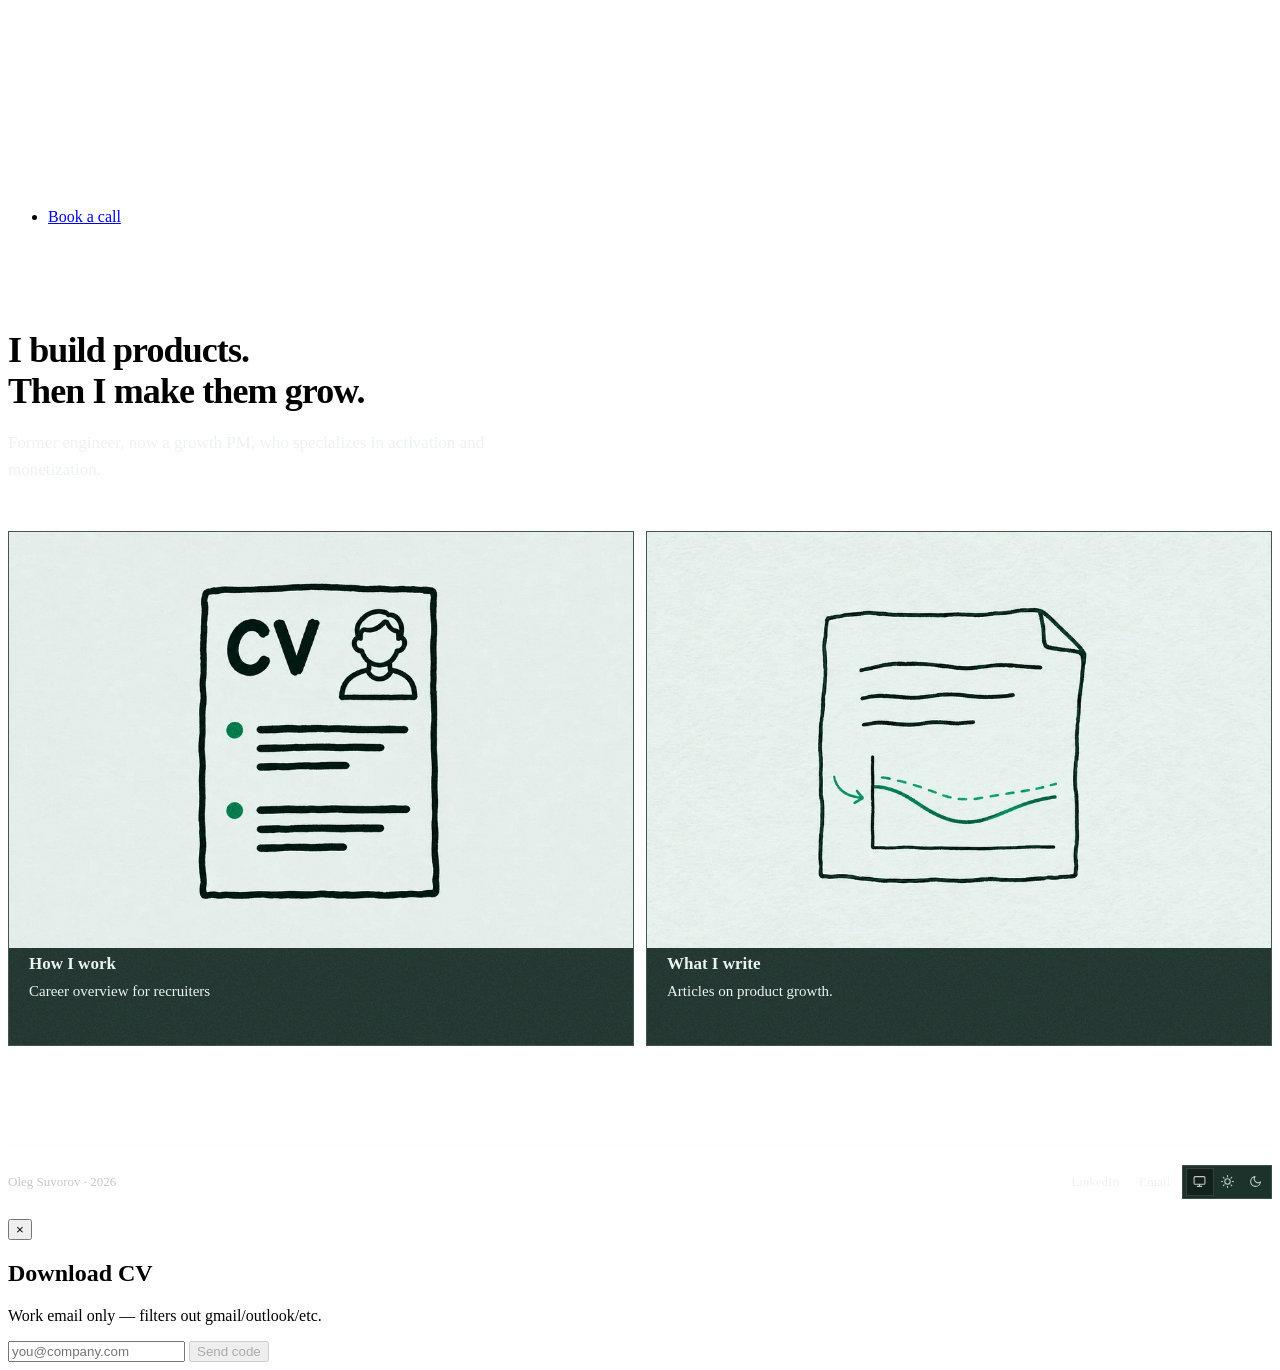
==== commit f1658ceb: "Keep the projects showcase out of the site release" ====
--- a/index.html
+++ b/index.html
@@ -446,7 +446,7 @@
     .article-list p { font-size: 16px; line-height: 1.6; color: var(--muted-fg); margin: 0; }
     .article-list a:hover h2 { text-decoration: underline; text-underline-offset: 4px; }
   </style>
-  <link rel="stylesheet" href="/round8.css?v=card-arrows">
+  <link rel="stylesheet" href="/round8.css?v=two-card-release">
 </head>
 
 <body>
@@ -525,18 +525,6 @@
               <span class="opt-desc">Articles on product growth.</span>
             </a>
           </li>
-          <li>
-            <a href="/projects/">
-              <span class="option-photo project-icon-stack" role="img" aria-label="Mirality, Alma, Midas, and Finbal">
-                <img src="/assets/home-cards/mirality-brand-on-light.svg" class="mirality-brand" alt="">
-                <img src="/assets/home-cards/alma-mark-on-white.webp" alt="">
-                <img src="/assets/home-cards/midas-icon.png" alt="">
-                <img src="/assets/home-cards/finbal-reference.jpg" alt="">
-              </span>
-              <span class="opt-title">What I build <span class="opt-arrow" aria-hidden="true">&rarr;</span></span>
-              <span class="opt-desc">Products and tools I’ve made.</span>
-            </a>
-          </li>
         </ul>
       </div>
     </div>
--- a/round8.css
+++ b/round8.css
@@ -63,8 +63,17 @@
 .nav-links > li > a:not(.nav-cta, :hover),
 .nav-contact-trigger:not(:hover, [aria-expanded="true"]),
 .home .hero-bio,
-.home .opt-desc {
+.home .opt-desc,
+.rec-sub,
+.career-intro,
+.work-description,
+.notes-about,
+.case-summary {
   color: var(--foreground);
+}
+
+.pin-progress-fill {
+  background: var(--accent-color);
 }
 
 footer .footer-name {
@@ -103,10 +112,6 @@
 
 .home .options a::after {
   opacity: var(--card-grain-opacity);
-}
-
-.home .options {
-  grid-template-columns: repeat(3, minmax(0, 1fr));
 }
 
 .home .options a {
@@ -153,26 +158,6 @@
   outline-offset: 3px;
 }
 
-.projects {
-  padding-block: 32px 40px;
-}
-
-.project-list {
-  list-style: none;
-  margin-block: 24px;
-}
-
-.project-list li {
-  padding-block: 16px;
-  border-bottom: 1px solid var(--border);
-}
-
-@media (max-width: 640px) {
-  .home .options {
-    grid-template-columns: 1fr;
-  }
-}
-
 .option-photo {
   width: 100%;
   aspect-ratio: 3 / 2;
@@ -182,34 +167,3 @@
 .home .options :is(.opt-title, .opt-desc) {
   padding-inline: 20px;
 }
-
-.project-icon-stack {
-  display: flex;
-  align-items: center;
-  justify-content: center;
-  isolation: isolate;
-  background: var(--paper);
-}
-
-.project-icon-stack img {
-  width: min(24%, 60px);
-  aspect-ratio: 1;
-  object-fit: cover;
-  background: var(--white);
-  border: 2px solid var(--white);
-  border-radius: 23%;
-  box-shadow: 0 3px 10px color-mix(in srgb, var(--ink) 25%, transparent);
-  transform: rotate(-8deg);
-}
-
-.project-icon-stack img + img {
-  margin-left: -5%;
-}
-
-.project-icon-stack img:nth-child(even) {
-  transform: translateY(8px) rotate(7deg);
-}
-
-.project-icon-stack .mirality-brand {
-  padding: min(3%, 8px);
-}
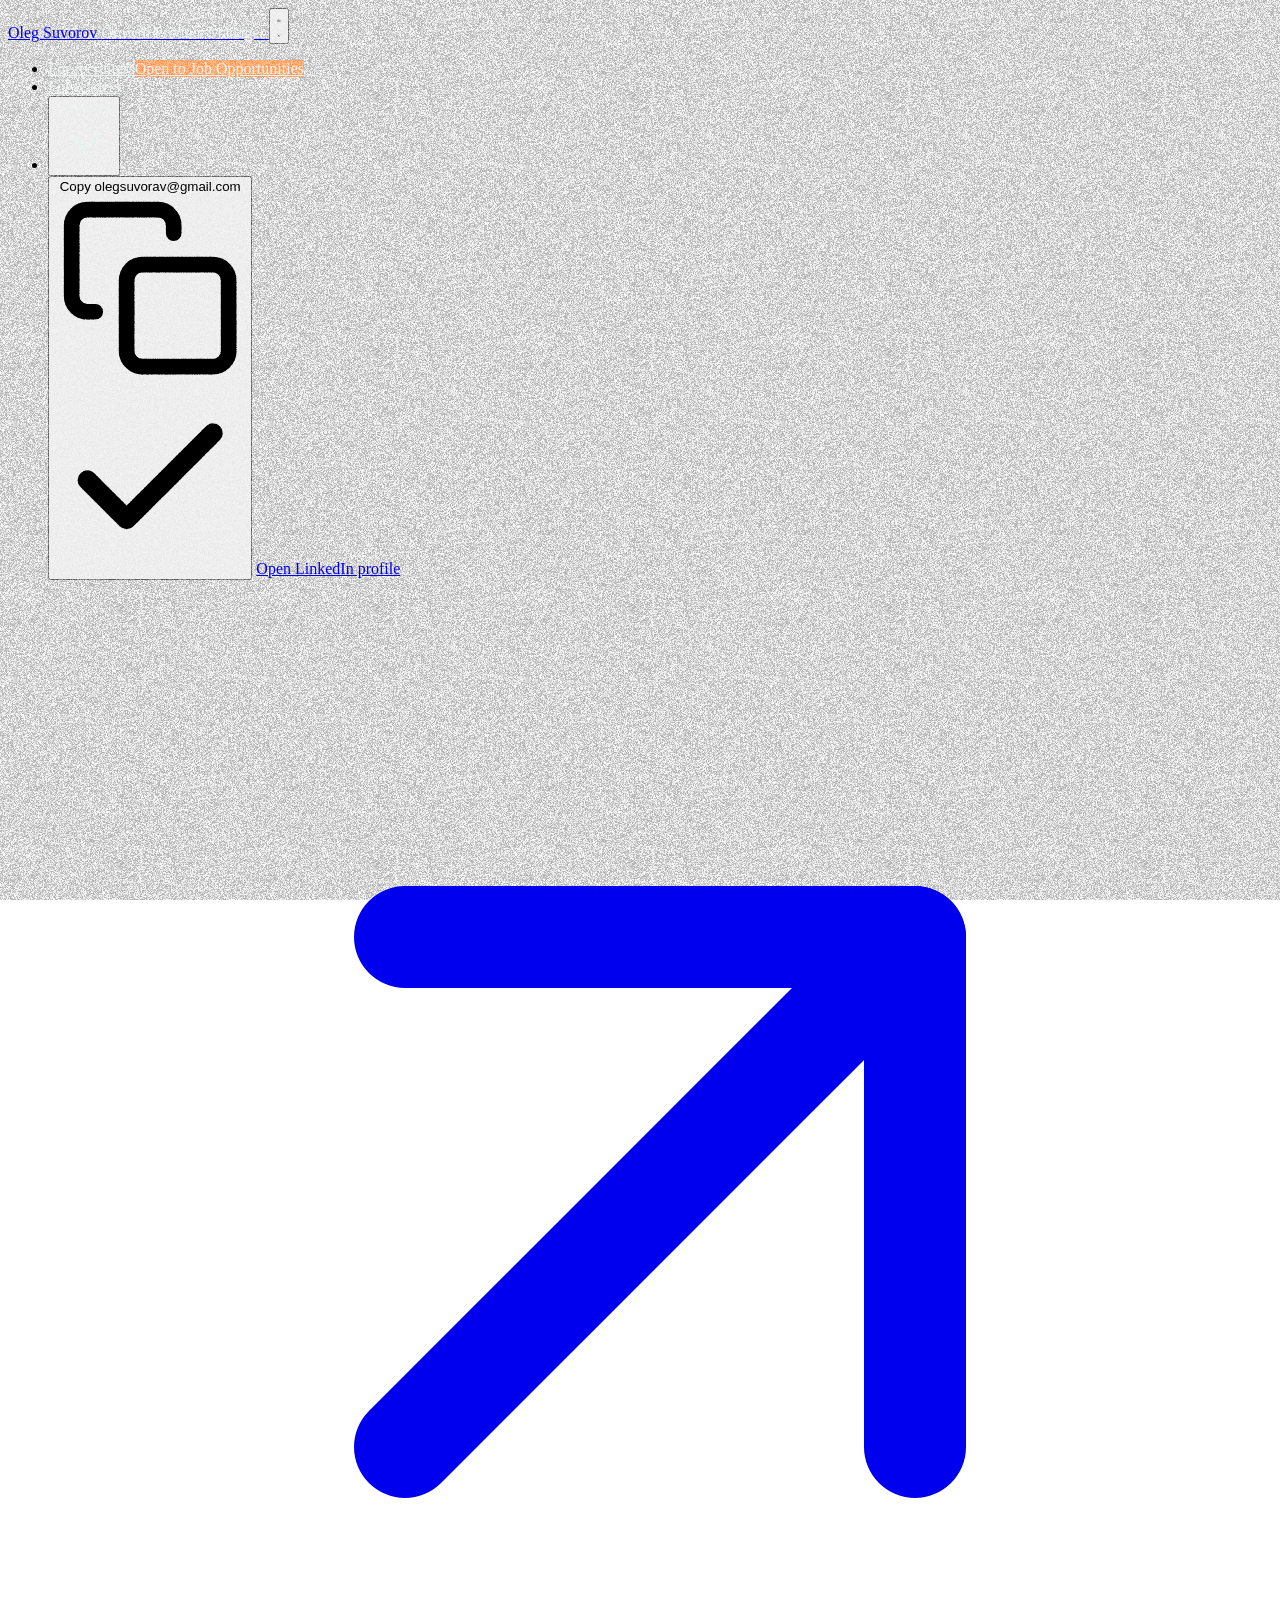
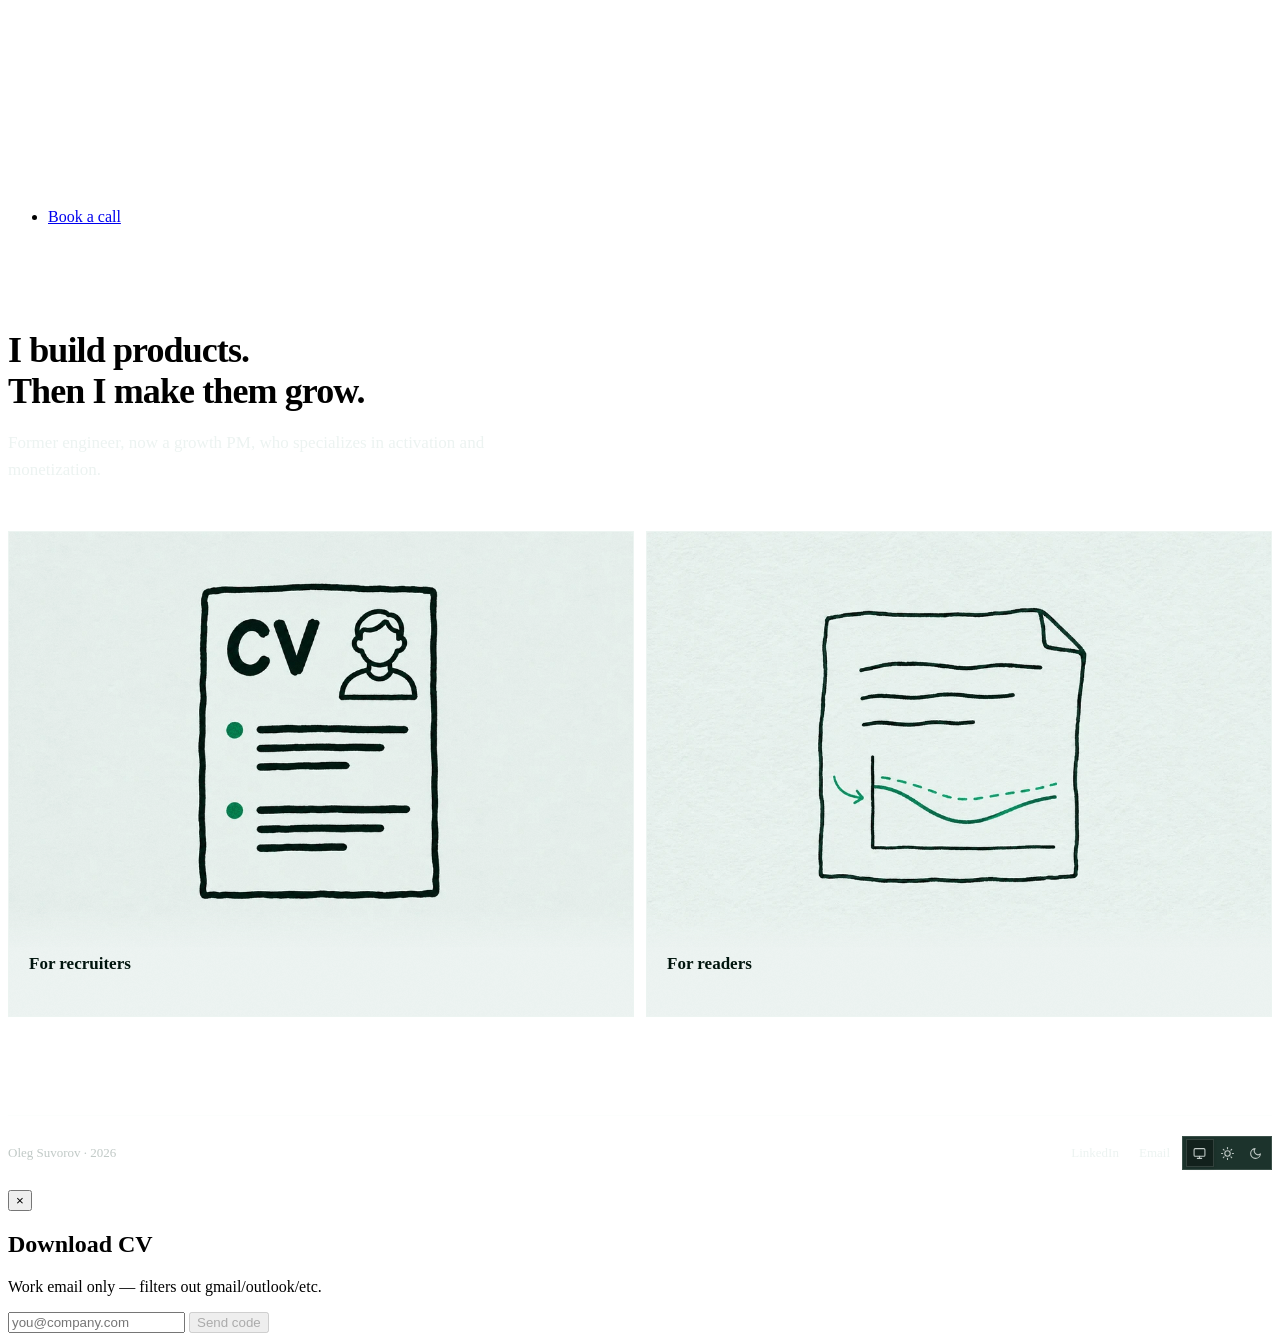
==== commit 79e111cc: "Finalize two illustrated homepage cards" ====
--- a/index.html
+++ b/index.html
@@ -446,7 +446,7 @@
     .article-list p { font-size: 16px; line-height: 1.6; color: var(--muted-fg); margin: 0; }
     .article-list a:hover h2 { text-decoration: underline; text-underline-offset: 4px; }
   </style>
-  <link rel="stylesheet" href="/round8.css?v=two-card-release">
+  <link rel="stylesheet" href="/round8.css?v=full-card-hover">
 </head>
 
 <body>
@@ -514,15 +514,13 @@
           <li>
             <a href="/for-recruiters/">
               <img class="option-photo" src="/assets/home-cards/recruiter-cv.webp" alt="">
-              <span class="opt-title">How I work <span class="opt-arrow" aria-hidden="true">&rarr;</span></span>
-              <span class="opt-desc">Career overview for recruiters</span>
+              <span class="opt-title">For recruiters <span class="opt-arrow" aria-hidden="true">&rarr;</span></span>
             </a>
           </li>
           <li>
             <a href="/articles/">
               <img class="option-photo" src="/assets/home-cards/writing-drawing.webp" alt="">
-              <span class="opt-title">What I write <span class="opt-arrow" aria-hidden="true">&rarr;</span></span>
-              <span class="opt-desc">Articles on product growth.</span>
+              <span class="opt-title">For readers <span class="opt-arrow" aria-hidden="true">&rarr;</span></span>
             </a>
           </li>
         </ul>
--- a/round8.css
+++ b/round8.css
@@ -119,7 +119,8 @@
   z-index: 301;
   overflow: hidden;
   padding: 0 0 20px;
-  background: var(--accent);
+  background: var(--paper);
+  color: var(--ink);
   border: 1px solid var(--border);
 }
 
@@ -133,18 +134,34 @@
   color: inherit;
 }
 
-.home .options a:is(:hover, :focus-visible),
 .rec-link:is(:hover, :focus-visible) {
   background: var(--primary);
   border-color: var(--primary);
   color: var(--primary-fg);
 }
 
-.home .options a:is(:hover, :focus-visible) :is(.opt-desc, .opt-arrow) {
-  color: inherit;
+.home .options a::before {
+  content: "";
+  position: absolute;
+  inset: 0;
+  z-index: 1;
+  pointer-events: none;
+  background: var(--ink);
+  opacity: 0;
+}
+
+.home .options a:is(:hover, :focus-visible)::before {
+  opacity: .08;
+}
+
+@media (prefers-reduced-motion: no-preference) {
+  .home .options a::before {
+    transition: opacity .15s ease;
+  }
 }
 
 .home .opt-arrow {
+  color: inherit;
   visibility: hidden;
 }
 
@@ -162,8 +179,9 @@
   width: 100%;
   aspect-ratio: 3 / 2;
   object-fit: cover;
+  mask-image: linear-gradient(to bottom, #000 91%, transparent);
 }
 
-.home .options :is(.opt-title, .opt-desc) {
+.home .options .opt-title {
   padding-inline: 20px;
 }
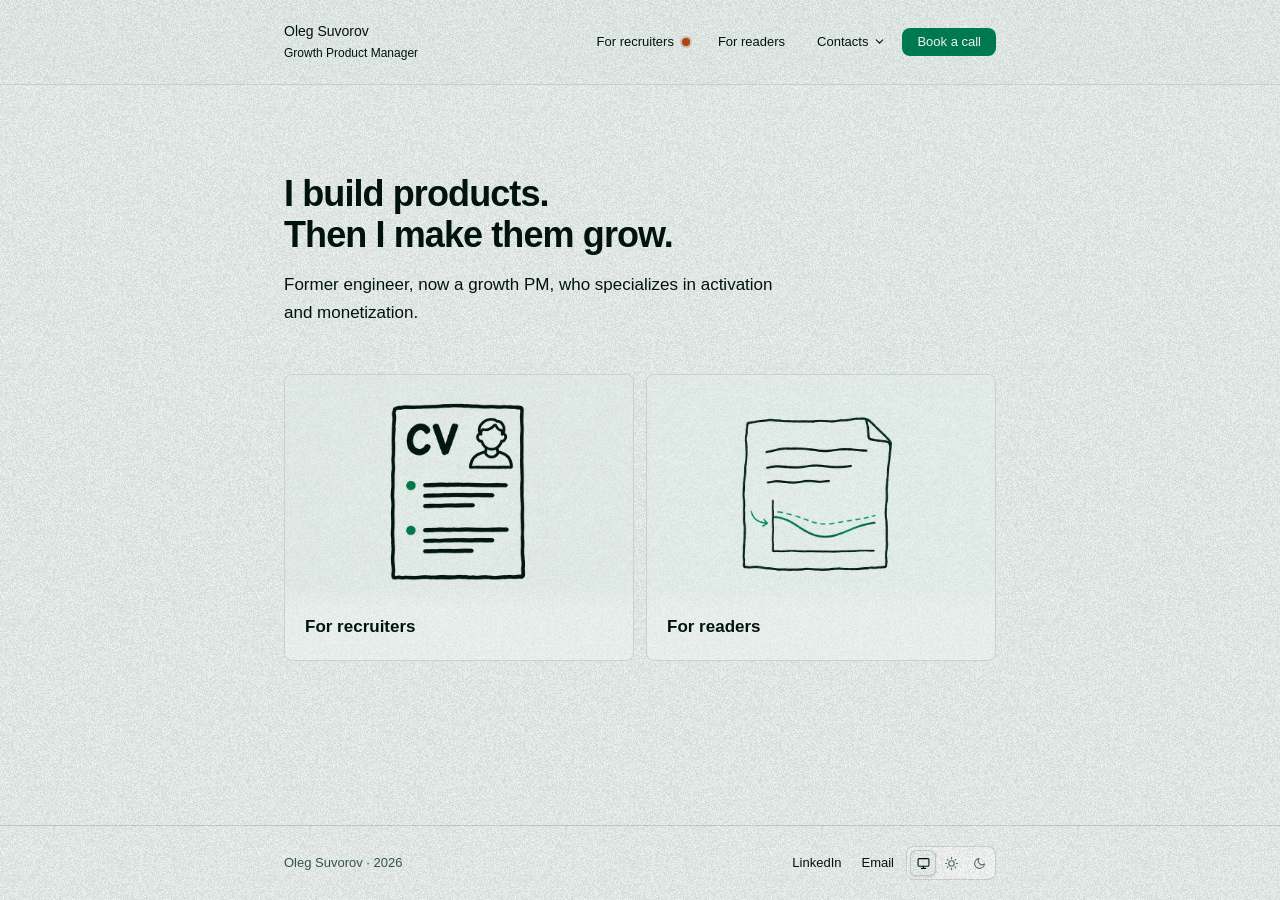
==== commit 601501ad: "Remove retired CV verification gate" ====
--- a/index.html
+++ b/index.html
@@ -18,7 +18,7 @@
   <link rel="preconnect" href="https://fonts.googleapis.com">
   <link href="https://fonts.googleapis.com/css2?family=Inter:wght@300;400;500;600&display=swap" rel="stylesheet">
   <link href="https://fonts.googleapis.com/css2?family=Geist+Mono:wght@500;600&display=swap" rel="stylesheet">
-  <link rel="stylesheet" href="/styles.css?v=mirality-accent-6">
+  <link rel="stylesheet" href="/styles.css?v=remove-cv-gate">
   <style>
     .theme-switcher {
       display: inline-flex;
@@ -573,29 +573,7 @@
     </div>
   </footer>
 
-  <div id="cv-modal" class="cv-modal" aria-hidden="true">
-    <div class="cv-modal-box" role="dialog" aria-modal="true" aria-labelledby="cv-modal-title">
-      <button type="button" class="cv-modal-close" aria-label="Close">&times;</button>
-      <h2 id="cv-modal-title">Download CV</h2>
-      <p class="cv-modal-sub" id="cv-modal-sub">Work email only — filters out gmail/outlook/etc.</p>
-      <form id="cv-modal-form">
-        <input type="email" id="cv-modal-email" placeholder="you@company.com" required autocomplete="email">
-        <button type="submit" class="cv-modal-submit" id="cv-modal-send-btn" disabled>Send code</button>
-      </form>
-      <form id="cv-modal-code-form" hidden>
-        <input type="text" id="cv-modal-code" placeholder="6-digit code" inputmode="numeric" pattern="[0-9]*" maxlength="6" autocomplete="one-time-code" required>
-        <button type="submit" class="cv-modal-submit" id="cv-modal-verify-btn" disabled>Verify & Download</button>
-        <div class="cv-modal-code-actions">
-          <button type="button" class="cv-modal-link" id="cv-modal-resend">Resend code</button>
-          <button type="button" class="cv-modal-link" id="cv-modal-edit-email">Use a different email</button>
-        </div>
-      </form>
-      <p class="cv-modal-error" id="cv-modal-error" hidden></p>
-      <p class="cv-modal-success" id="cv-modal-success" hidden>Thanks — your download should start automatically.</p>
-    </div>
-  </div>
-
-  <script src="/site.js"></script>
+  <script src="/site.js?v=remove-cv-gate"></script>
   <script>
     // TOC scroll highlight
     const tocItems = document.querySelectorAll('.toc-item');
--- a/styles.css
+++ b/styles.css
@@ -0,0 +1,476 @@
+* {
+  margin: 0;
+  padding: 0;
+  box-sizing: border-box;
+}
+
+/* Neutral base with green brand accents — dark. */
+:root {
+  color-scheme: dark;
+  --background: hsl(0 0% 3.9%);
+  --foreground: hsl(0 0% 98%);
+  --muted: hsl(0 0% 9%);
+  --muted-fg: hsl(0 0% 68%);
+  --border: hsl(0 0% 14.9%);
+  --input: hsl(0 0% 14.9%);
+  --primary: #15803d;
+  --primary-fg: #ffffff;
+  --accent: hsl(0 0% 14.9%);
+  --accent-fg: hsl(0 0% 98%);
+  --radius: 0.5rem;
+  --accent-color: #4ade80;
+}
+
+/* Neutral base with green brand accents — light. */
+[data-theme="light"] {
+  color-scheme: light;
+  --background: hsl(0 0% 100%);
+  --foreground: hsl(0 0% 3.9%);
+  --muted: hsl(0 0% 96.1%);
+  --muted-fg: hsl(0 0% 42%);
+  --border: hsl(0 0% 89.8%);
+  --input: hsl(0 0% 89.8%);
+  --primary: #16a34a;
+  --primary-fg: #ffffff;
+  --accent: hsl(0 0% 96.1%);
+  --accent-fg: hsl(0 0% 9%);
+  --accent-color: #15803d;
+}
+
+body {
+  background: var(--background);
+  color: var(--foreground);
+  font-family: 'Inter', -apple-system, sans-serif;
+  -webkit-font-smoothing: antialiased;
+  line-height: 1.6;
+}
+
+/* ── Layout ── */
+.container {
+  max-width: 760px;
+  margin: 0 auto;
+  padding: 0 24px;
+}
+
+/* ── Nav ── */
+nav {
+  position: sticky;
+  top: 0;
+  z-index: 100;
+  padding: 20px 0;
+  border-bottom: 1px solid var(--border);
+  background: color-mix(in srgb, var(--background) 80%, transparent);
+  backdrop-filter: saturate(180%) blur(10px);
+  -webkit-backdrop-filter: saturate(180%) blur(10px);
+}
+
+nav .container {
+  display: flex;
+  justify-content: space-between;
+  align-items: center;
+}
+
+.nav-brand {
+  text-decoration: none;
+  display: flex;
+  flex-direction: column;
+  gap: 2px;
+}
+
+.nav-name-row {
+  display: flex;
+  align-items: center;
+  gap: 6px;
+}
+
+.status-dot {
+  position: relative;
+  width: 8px;
+  height: 8px;
+  border-radius: 50%;
+  background: var(--accent-color);
+  flex-shrink: 0;
+  cursor: pointer;
+}
+
+.status-dot::after {
+  content: '';
+  position: absolute;
+  inset: -2px;
+  border-radius: 50%;
+  background: var(--accent-color);
+  opacity: 0.25;
+  animation: pulse 2s ease-in-out infinite;
+}
+
+@keyframes pulse {
+
+  0%,
+  100% {
+    transform: scale(1);
+    opacity: 0.25;
+  }
+
+  50% {
+    transform: scale(1.6);
+    opacity: 0;
+  }
+}
+
+.status-tooltip {
+  position: absolute;
+  left: 14px;
+  top: 50%;
+  transform: translateY(-50%);
+  background: var(--foreground);
+  color: var(--background);
+  font-size: 11px;
+  font-weight: 500;
+  white-space: nowrap;
+  padding: 4px 8px;
+  border-radius: 6px;
+  pointer-events: none;
+  opacity: 0;
+  transition: opacity 0.15s;
+}
+
+.status-dot:hover .status-tooltip {
+  opacity: 1;
+}
+
+.status-dot.active .status-tooltip {
+  opacity: 1;
+}
+
+.nav-name {
+  font-size: 14px;
+  font-weight: 500;
+  color: var(--foreground);
+}
+
+.nav-sub {
+  font-size: 12px;
+  color: var(--muted-fg);
+  font-weight: 400;
+}
+
+.nav-links {
+  display: flex;
+  gap: 4px;
+  list-style: none;
+  align-items: center;
+}
+
+/* shadcn ghost button */
+.nav-links a {
+  font-size: 13px;
+  font-weight: 500;
+  color: var(--muted-fg);
+  text-decoration: none;
+  height: 28px;
+  padding: 0 12px;
+  border-radius: calc(var(--radius) - 2px);
+  transition: background 0.15s, color 0.15s;
+  display: inline-flex;
+  align-items: center;
+}
+
+.nav-links a:hover {
+  background: var(--accent);
+  color: var(--accent-fg);
+}
+
+/* ── Contact dropdown ── */
+.nav-contact {
+  position: relative;
+  margin-left: 4px;
+}
+
+.nav-contact-trigger {
+  font-family: inherit;
+  font-size: 13px;
+  font-weight: 500;
+  color: var(--muted-fg);
+  background: transparent;
+  border: none;
+  -webkit-appearance: none;
+  appearance: none;
+  cursor: pointer;
+  height: 28px;
+  padding: 0 12px;
+  border-radius: calc(var(--radius) - 2px);
+  display: inline-flex;
+  align-items: center;
+  gap: 5px;
+  transition: background 0.15s, color 0.15s;
+}
+
+.nav-contact-trigger:hover,
+.nav-contact.open .nav-contact-trigger {
+  background: var(--accent);
+  color: var(--accent-fg);
+}
+
+.nav-contact-trigger .chevron {
+  width: 13px;
+  height: 13px;
+  transition: transform 0.15s;
+}
+
+.nav-contact.open .nav-contact-trigger .chevron {
+  transform: rotate(180deg);
+}
+
+.nav-contact-menu {
+  position: absolute;
+  top: calc(100% + 6px);
+  right: 0;
+  min-width: 264px;
+  background: var(--background);
+  border: 1px solid var(--border);
+  border-radius: var(--radius);
+  box-shadow: 0 8px 24px rgba(0, 0, 0, 0.12);
+  padding: 6px;
+  display: none;
+  flex-direction: column;
+  gap: 2px;
+  z-index: 50;
+}
+
+.nav-contact.open .nav-contact-menu {
+  display: flex;
+}
+
+/* rows inside the dropdown (email, linkedin, cv) */
+.nav-contact-menu a,
+.nav-contact-menu .copy-email {
+  font-family: inherit;
+  font-size: 13px;
+  font-weight: 500;
+  color: var(--foreground);
+  background: transparent;
+  border: none;
+  -webkit-appearance: none;
+  appearance: none;
+  text-align: left;
+  text-decoration: none;
+  cursor: pointer;
+  height: auto;
+  padding: 9px 10px;
+  border-radius: calc(var(--radius) - 2px);
+  display: flex;
+  align-items: center;
+  justify-content: space-between;
+  gap: 12px;
+  width: 100%;
+  transition: background 0.15s;
+}
+
+.nav-contact-menu a:hover,
+.nav-contact-menu .copy-email:hover {
+  background: var(--accent);
+}
+
+.nav-contact-menu svg {
+  width: 15px;
+  height: 15px;
+  flex-shrink: 0;
+  color: var(--muted-fg);
+}
+
+/* copy-email affordance — icon swaps to a green check on copy */
+.copy-email .check-icon {
+  display: none;
+}
+
+.copy-email.copied .copy-icon {
+  display: none;
+}
+
+.copy-email.copied .check-icon {
+  display: block;
+  color: var(--accent-color);
+}
+
+.copy-email.copied .copy-email-label {
+  color: var(--accent-color);
+}
+
+/* primary button (Book a call) — nav uses the compact xs size */
+.nav-links a.nav-cta {
+  color: var(--primary-fg);
+  background: var(--primary);
+  border: 1px solid transparent;
+  border-radius: var(--radius);
+  height: 28px;
+  padding: 0 14px;
+  display: inline-flex;
+  align-items: center;
+}
+
+.nav-links a.nav-cta:hover {
+  background: var(--primary);
+  color: var(--primary-fg);
+  opacity: 0.88;
+}
+
+/* ── Mobile burger menu ── */
+.nav-burger {
+  display: none;
+  background: transparent;
+  border: none;
+  padding: 0;
+  width: 28px;
+  height: 28px;
+  cursor: pointer;
+  color: var(--foreground);
+  align-items: center;
+  justify-content: center;
+  flex-shrink: 0;
+}
+
+.nav-burger svg {
+  width: 24px;
+  height: 24px;
+  display: block;
+}
+
+.nav-burger .icon-close {
+  display: none;
+}
+
+nav.menu-open .nav-burger .icon-open {
+  display: none;
+}
+
+nav.menu-open .nav-burger .icon-close {
+  display: block;
+}
+
+@media (max-width: 640px) {
+  .nav-burger {
+    display: inline-flex;
+  }
+
+  /* full-screen opaque menu — replaces page content instead of overlaying it */
+  .nav-links {
+    position: fixed;
+    inset: 0;
+    z-index: 1;
+    flex-direction: column;
+    align-items: stretch;
+    gap: 2px;
+    padding: 88px 24px 32px;
+    background: var(--background);
+    overflow-y: auto;
+    display: none;
+  }
+
+  nav.menu-open .nav-links {
+    display: flex;
+  }
+
+  /* while open: drop the nav's backdrop-filter so it no longer becomes the
+     containing block for the fixed overlay (otherwise inset:0 sizes to the
+     nav bar, not the viewport), and make the top bar opaque */
+  nav.menu-open {
+    background: var(--background);
+    backdrop-filter: none;
+    -webkit-backdrop-filter: none;
+  }
+
+  /* keep the name + close button above the overlay */
+  .nav-brand,
+  .nav-burger {
+    position: relative;
+    z-index: 2;
+  }
+
+  .nav-links a {
+    height: auto;
+    padding: 10px 12px;
+    font-size: 15px;
+    color: var(--foreground);
+    border-radius: var(--radius);
+  }
+
+  /* mobile: Contacts is a collapsible, nested accordion inside the menu */
+  .nav-contact {
+    margin: 6px 0 0;
+  }
+
+  .nav-contact-trigger {
+    display: inline-flex;
+    width: 100%;
+    height: auto;
+    padding: 10px 12px;
+    font-size: 15px;
+    color: var(--foreground);
+    justify-content: space-between;
+    gap: 8px;
+    border-radius: var(--radius);
+  }
+
+  .nav-contact-trigger .chevron {
+    width: 16px;
+    height: 16px;
+  }
+
+  .nav-contact-menu {
+    position: static;
+    display: none;
+    min-width: 0;
+    margin-left: 12px;
+    border: none;
+    box-shadow: none;
+    padding: 0;
+    background: transparent;
+  }
+
+  .nav-contact.open .nav-contact-menu {
+    display: flex;
+  }
+
+  .nav-contact-menu a,
+  .nav-contact-menu .copy-email {
+    padding: 12px;
+    font-size: 15px;
+    gap: 10px;
+  }
+
+  /* verified on-device: the copy button needs 6px 8px to line up with the links */
+  .nav-contact-menu .copy-email {
+    padding: 6px 8px;
+  }
+
+  /* mobile: copy icon always visible — no hover to reveal it */
+  .nav-contact-menu .copy-email .copy-icon {
+    opacity: 1;
+  }
+
+  /* keep the address on one line and never push the icon off-screen */
+  .nav-contact-menu .copy-email .copy-email-label {
+    flex: 0 1 auto;
+    font-size: 15px;
+    min-width: 0;
+    overflow: hidden;
+    text-overflow: ellipsis;
+    white-space: nowrap;
+  }
+
+  .nav-links a.nav-cta {
+    align-self: flex-start;
+    margin-top: 10px;
+    white-space: nowrap;
+    padding: 0 14px;
+  }
+}
+
+/* Sticky footer: short pages keep the footer at the bottom of the viewport */
+body { min-height: 100vh; display: flex; flex-direction: column; }
+main { flex: 1 0 auto; }
+
+/* Open-to-work dot sits next to "For recruiters"; tooltip opens below it */
+.nav-recruiters a { display: inline-flex; align-items: center; gap: 8px; }
+.nav-recruiters a:hover .status-tooltip { opacity: 1; }
+.nav-recruiters .status-tooltip { left: 50%; top: calc(100% + 12px); transform: translateX(-50%); }
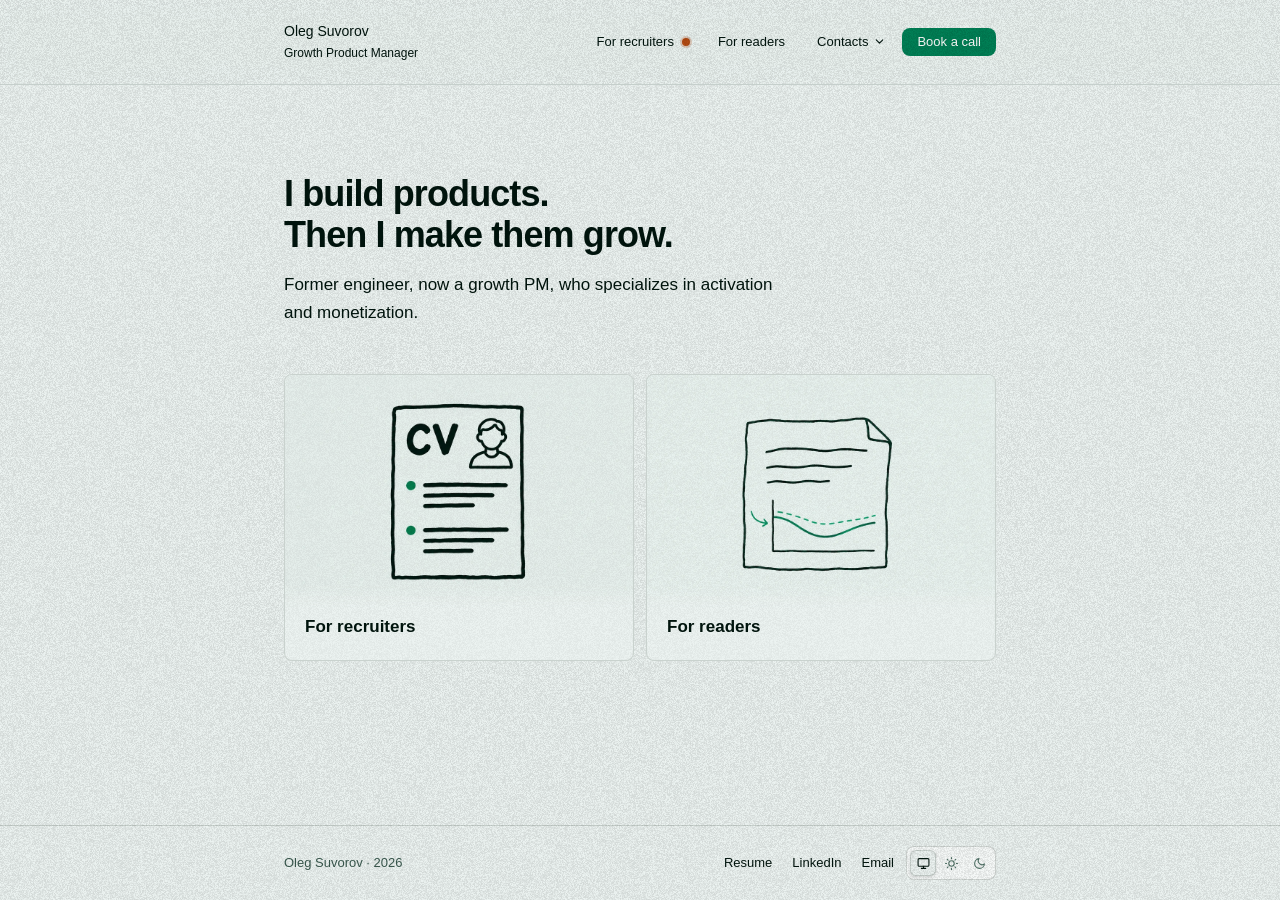
==== commit 9b5df785: "Add a noindex /resume redirect and a footer link Co-authored-by: Oleg Suvorov <suvorav@users.noreply" ====
--- a/index.html
+++ b/index.html
@@ -536,6 +536,7 @@
     <div class="container">
       <span class="footer-name">Oleg Suvorov · 2026</span>
       <div class="footer-links">
+        <a href="/resume/" target="_blank" rel="noopener">Resume</a>
         <a href="https://linkedin.com/in/ohsuvorav">LinkedIn</a>
         <a href="mailto:olegsuvorav@gmail.com">Email</a>
         <div class="theme-switcher">
--- a/styles.css
+++ b/styles.css
@@ -469,6 +469,8 @@
 /* Sticky footer: short pages keep the footer at the bottom of the viewport */
 body { min-height: 100vh; display: flex; flex-direction: column; }
 main { flex: 1 0 auto; }
+footer .container { flex-wrap: wrap; row-gap: 8px; }
+.footer-name { white-space: nowrap; }
 
 /* Open-to-work dot sits next to "For recruiters"; tooltip opens below it */
 .nav-recruiters a { display: inline-flex; align-items: center; gap: 8px; }
